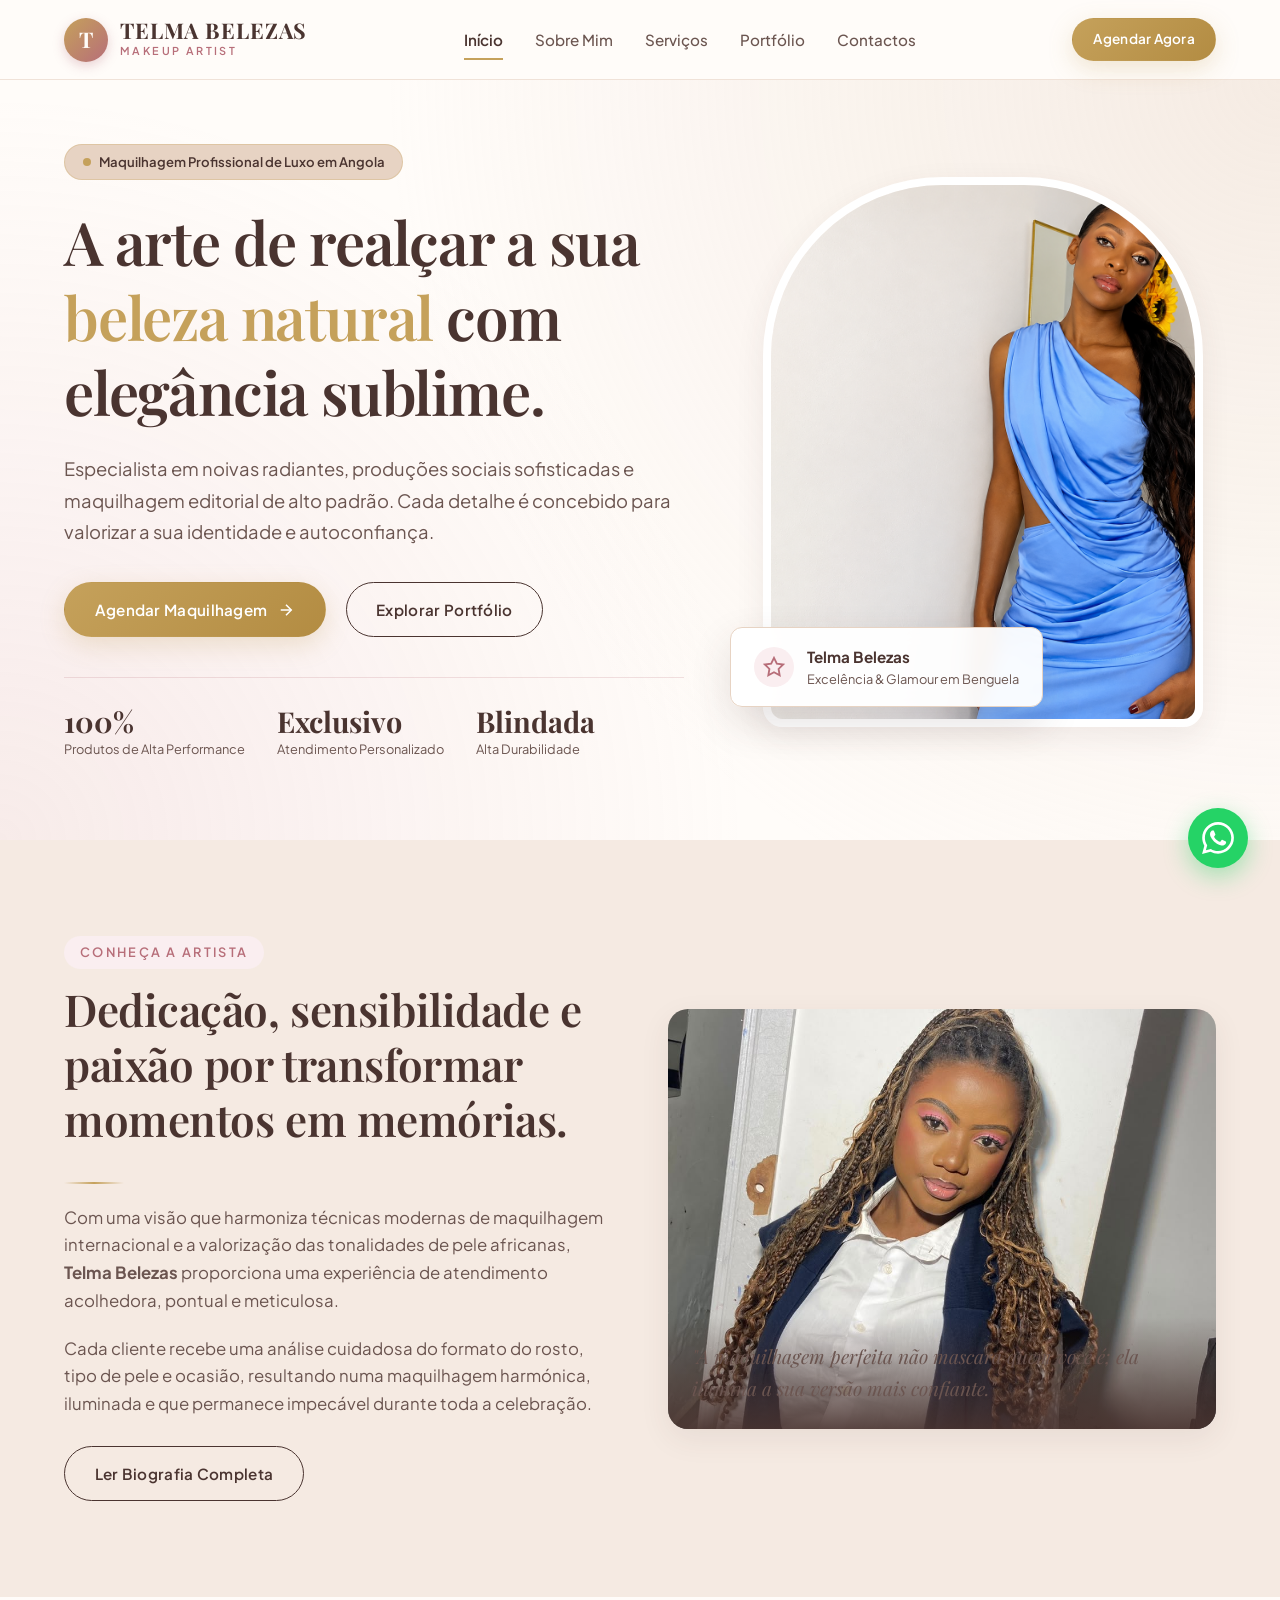
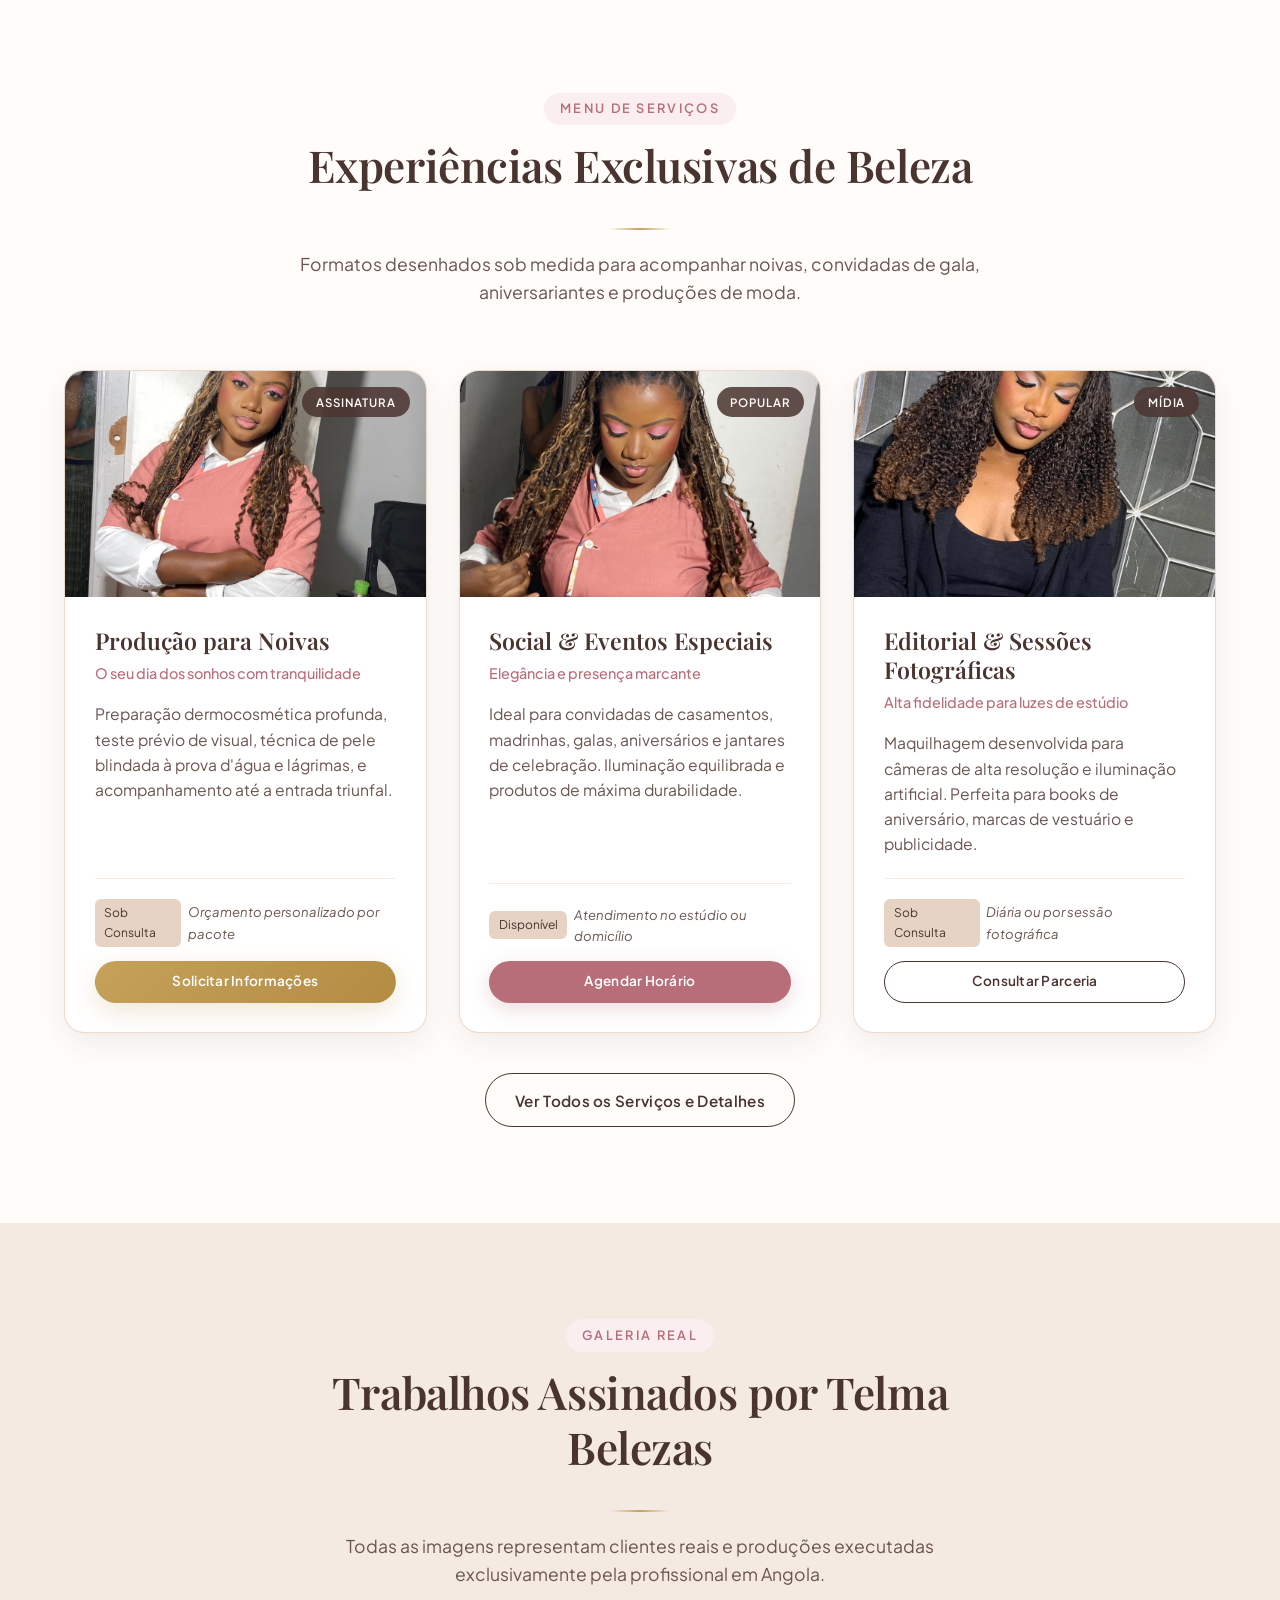
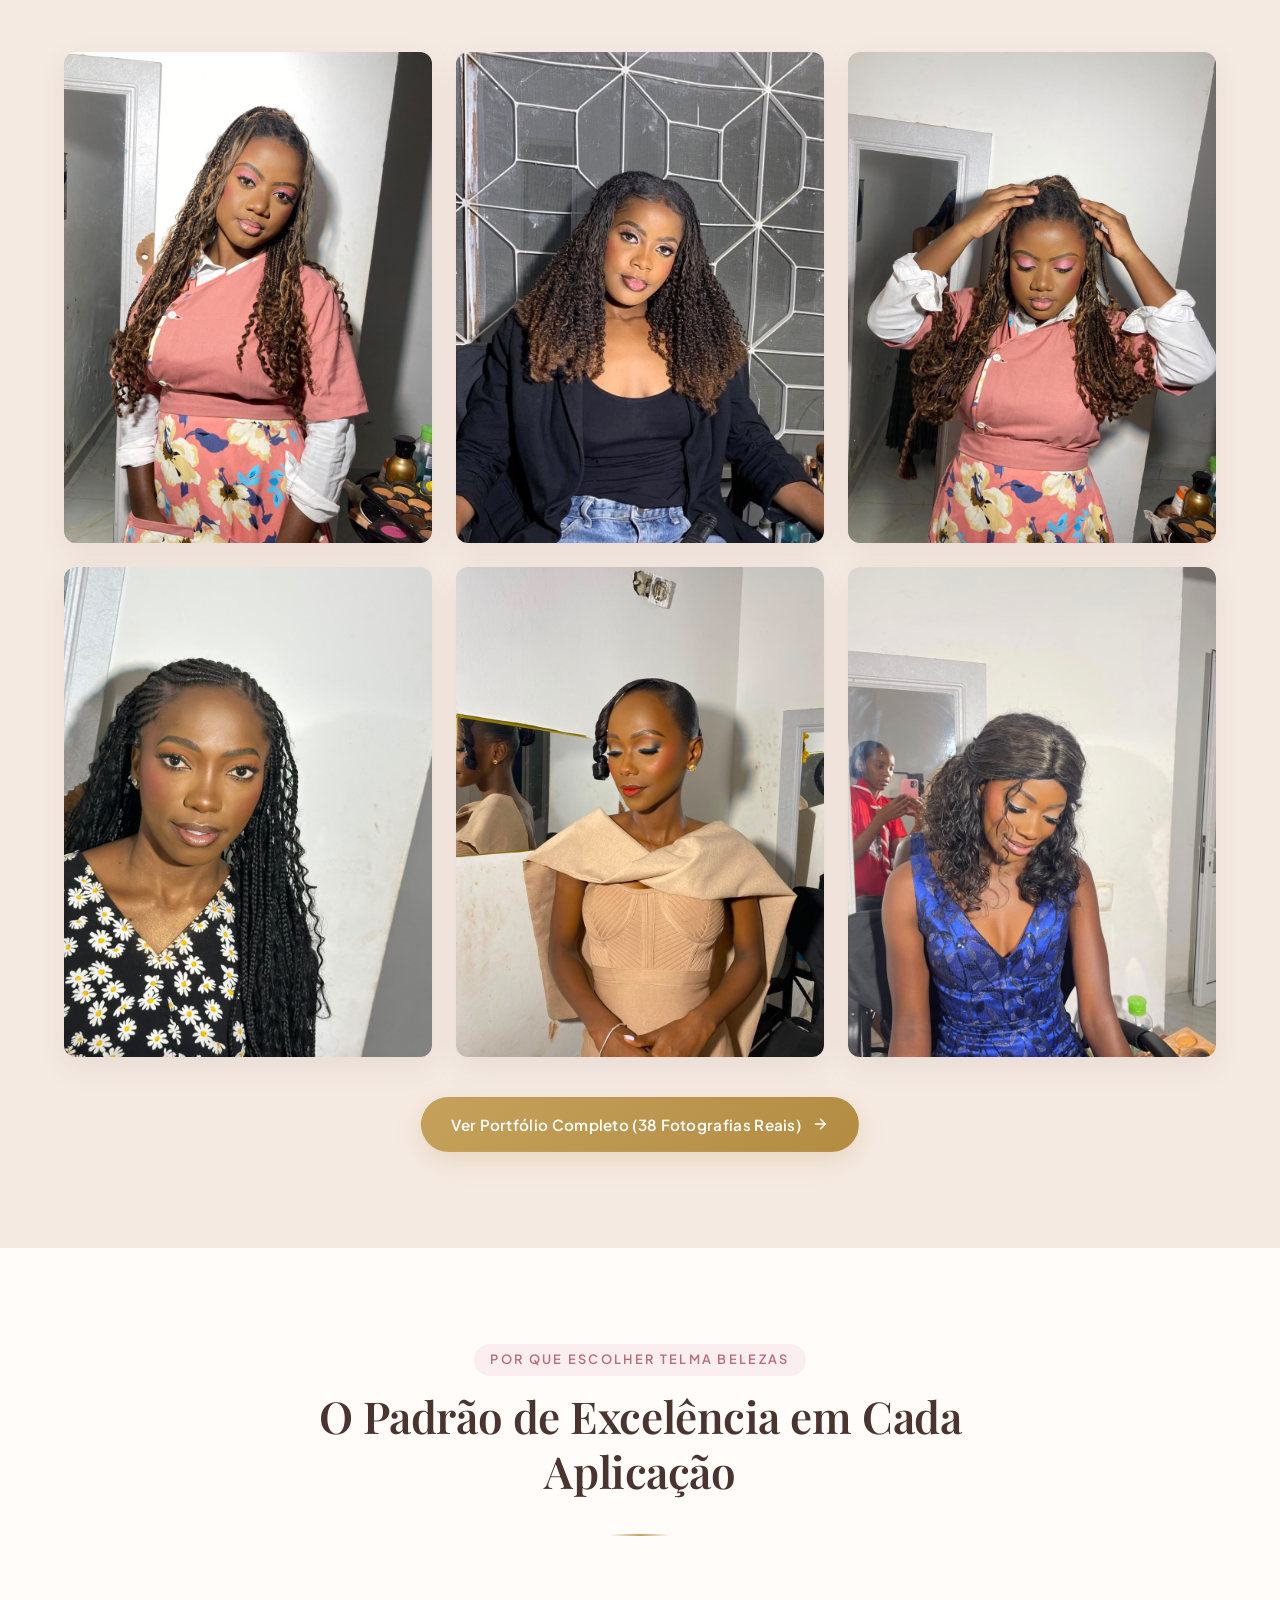
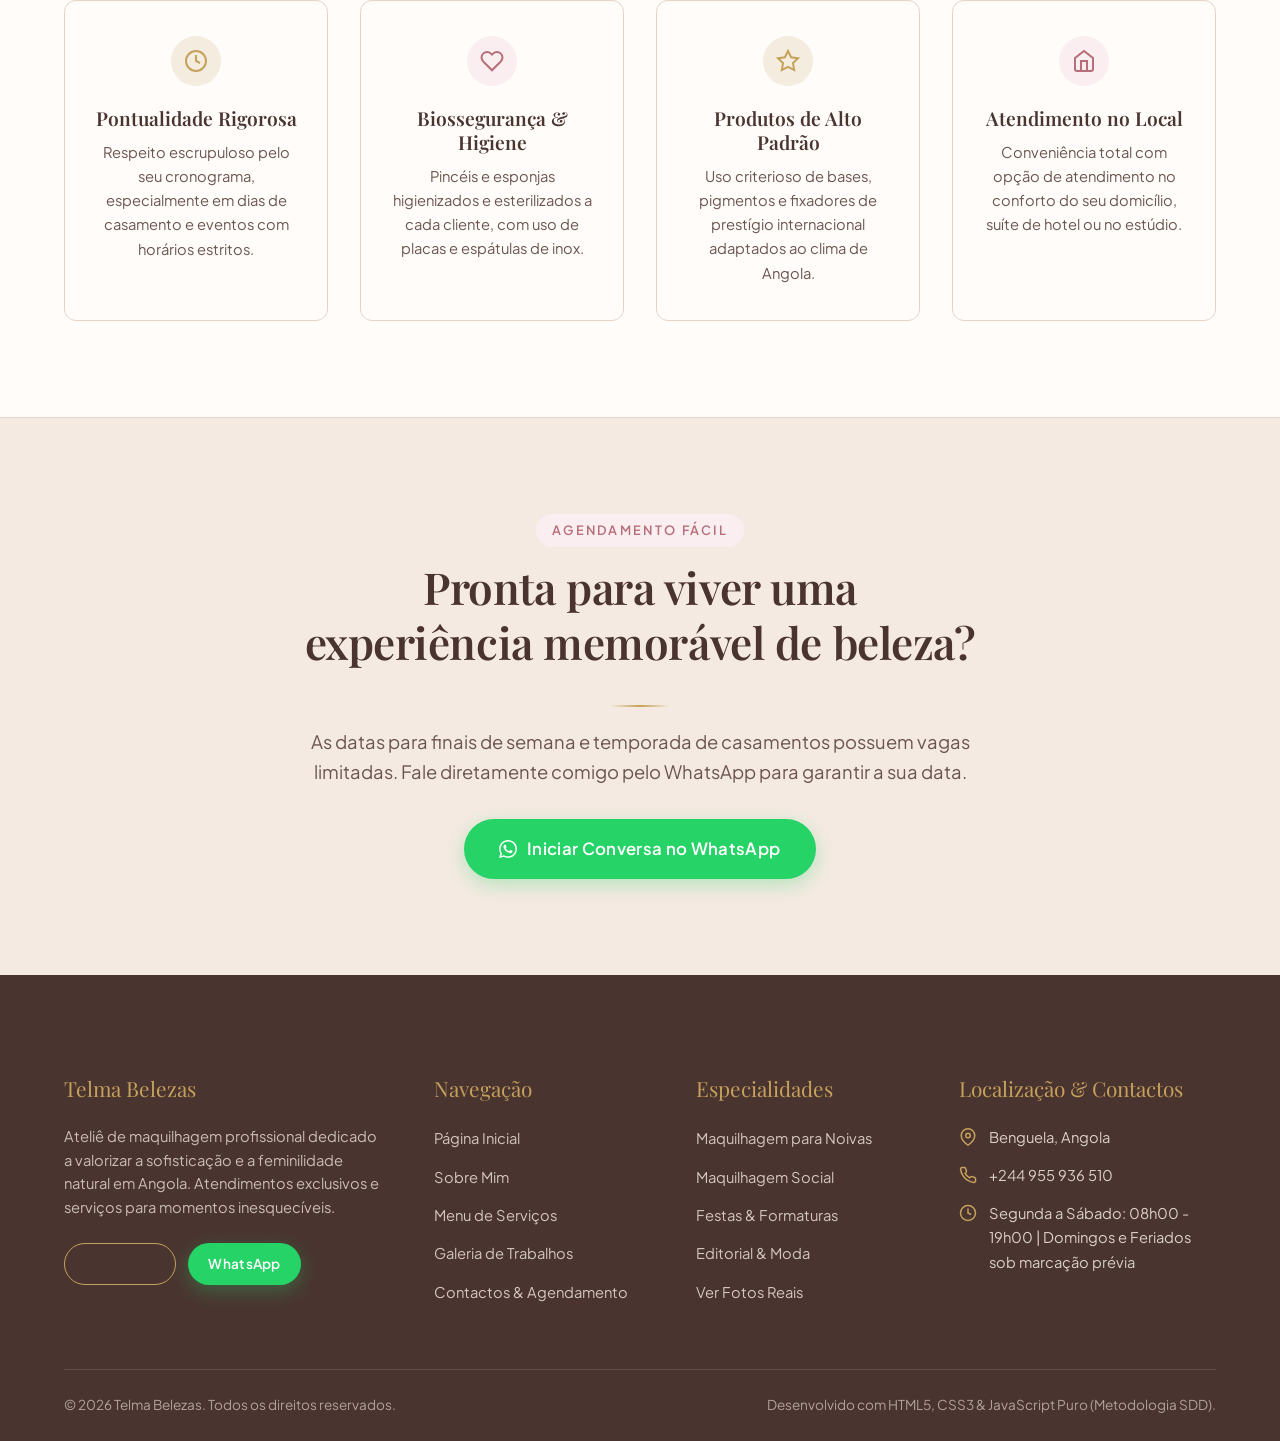
==== index.html @ d633916f "feat: initial commit - Telma Belezas portfolio web app" ====
<!DOCTYPE html>
<html lang="pt">
<head>
  <meta charset="UTF-8">
  <meta name="viewport" content="width=device-width, initial-scale=1.0">
  <title>Telma Belezas — Portfólio Profissional de Maquilhagem em Angola</title>
  <meta name="description" content="Portfólio profissional de Telma Belezas, maquilhadora especialista em Noivas, Social, Eventos e Editorial em Benguela, Angola. Agende a sua maquilhagem de luxo.">
  <meta name="keywords" content="Telma Belezas, maquilhadora Benguela, maquilhagem noivas Angola, maquilhagem social, makeup artist Angola, maquiadora profissional">
  <meta name="author" content="Telma Belezas">

  <!-- Open Graph / Redes Sociais -->
  <meta property="og:type" content="website">
  <meta property="og:title" content="Telma Belezas — Portfólio Profissional de Maquilhagem">
  <meta property="og:description" content="Arte, elegância e sofisticação em maquilhagem profissional para noivas, festas e momentos inesquecíveis.">
  <meta property="og:image" content="assets/images/telma-belezas.png">

  <!-- Estilos CSS -->
  <link rel="stylesheet" href="css/style.css">
  <link rel="stylesheet" href="css/components.css">
  <link rel="stylesheet" href="css/responsive.css">
</head>
<body>

  <!-- Link de Acessibilidade -->
  <a href="#main-content" class="skip-link">Saltar para o conteúdo principal</a>

  <!-- Cabeçalho -->
  <header class="site-header" role="banner">
    <div class="container header-container">
      <a href="index.html" class="brand-logo" aria-label="Telma Belezas - Página Inicial">
        <span class="logo-symbol" aria-hidden="true">T</span>
        <div class="logo-text-group">
          <span class="logo-main-text">Telma Belezas</span>
          <span class="logo-sub-text">Makeup Artist</span>
        </div>
      </a>

      <!-- Botão Hambúrguer Mobile -->
      <button class="mobile-nav-toggle" aria-expanded="false" aria-controls="primary-navigation" aria-label="Abrir menu de navegação">
        <span class="hamburger-line"></span>
        <span class="hamburger-line"></span>
        <span class="hamburger-line"></span>
      </button>

      <!-- Menu Principal -->
      <nav id="primary-navigation" class="nav-menu" role="navigation" aria-label="Navegação Principal">
        <a href="index.html" class="nav-link active">Início</a>
        <a href="sobre.html" class="nav-link">Sobre Mim</a>
        <a href="servicos.html" class="nav-link">Serviços</a>
        <a href="portfolio.html" class="nav-link">Portfólio</a>
        <a href="contactos.html" class="nav-link">Contactos</a>
      </nav>

      <!-- CTA Desktop -->
      <a href="#" class="btn btn-primary btn-sm header-cta-btn" data-whatsapp-btn aria-label="Agendar via WhatsApp">
        <span>Agendar Agora</span>
      </a>
    </div>
  </header>

  <!-- Conteúdo Principal -->
  <main id="main-content">

    <!-- SEÇÃO HERO -->
    <section class="hero" aria-label="Apresentação da Marca">
      <div class="container hero-grid">
        <div class="hero-content">
          <div class="hero-badge">
            <span class="hero-badge-dot" aria-hidden="true"></span>
            <span>Maquilhagem Profissional de Luxo em Angola</span>
          </div>

          <h1 class="hero-title">
            A arte de realçar a sua <span class="text-gold">beleza natural</span> com elegância sublime.
          </h1>

          <p class="hero-description">
            Especialista em noivas radiantes, produções sociais sofisticadas e maquilhagem editorial de alto padrão. Cada detalhe é concebido para valorizar a sua identidade e autoconfiança.
          </p>

          <div class="hero-actions">
            <a href="#" class="btn btn-primary" data-whatsapp-btn>
              <span>Agendar Maquilhagem</span>
              <svg viewBox="0 0 24 24" fill="none" stroke="currentColor" stroke-width="2" aria-hidden="true">
                <line x1="5" y1="12" x2="19" y2="12"></line>
                <polyline points="12 5 19 12 12 19"></polyline>
              </svg>
            </a>
            <a href="portfolio.html" class="btn btn-outline">
              <span>Explorar Portfólio</span>
            </a>
          </div>

          <div class="hero-features">
            <div class="hero-feature-item">
              <span class="hero-feature-number">100%</span>
              <span class="hero-feature-label">Produtos de Alta Performance</span>
            </div>
            <div class="hero-feature-item">
              <span class="hero-feature-number">Exclusivo</span>
              <span class="hero-feature-label">Atendimento Personalizado</span>
            </div>
            <div class="hero-feature-item">
              <span class="hero-feature-number">Blindada</span>
              <span class="hero-feature-label">Alta Durabilidade</span>
            </div>
          </div>
        </div>

        <div class="hero-media">
          <div class="hero-image-wrapper">
            <img src="assets/images/telma-belezas.png" alt="Telma Belezas — Maquilhadora Profissional" class="hero-image" width="600" height="750" fetchpriority="high">
          </div>
          <div class="hero-floating-card">
            <div class="floating-card-icon" aria-hidden="true">
              <svg width="22" height="22" viewBox="0 0 24 24" fill="none" stroke="currentColor" stroke-width="2">
                <path d="M12 2l3.09 6.26L22 9.27l-5 4.87 1.18 6.88L12 17.77l-6.18 3.25L7 14.14 2 9.27l6.91-1.01L12 2z"></path>
              </svg>
            </div>
            <div>
              <div style="font-weight: 700; font-size: 0.95rem; color: var(--color-brown-dark);">Telma Belezas</div>
              <div class="floating-card-text" style="font-size: 0.8rem; color: var(--color-brown-muted);">Excelência & Glamour em Benguela</div>
            </div>
          </div>
        </div>
      </div>
    </section>

    <!-- SEÇÃO SOBRE RESUMIDA -->
    <section class="section section-bg-nude" aria-labelledby="about-preview-title">
      <div class="container" style="display: grid; grid-template-columns: repeat(auto-fit, minmax(320px, 1fr)); gap: 3.5rem; align-items: center;">
        <div>
          <div class="section-tagline">Conheça a Artista</div>
          <h2 id="about-preview-title" class="section-title">Dedicação, sensibilidade e paixão por transformar momentos em memórias.</h2>
          <div class="gold-divider" style="margin-left: 0;"></div>
          <p>
            Com uma visão que harmoniza técnicas modernas de maquilhagem internacional e a valorização das tonalidades de pele africanas, <strong>Telma Belezas</strong> proporciona uma experiência de atendimento acolhedora, pontual e meticulosa.
          </p>
          <p>
            Cada cliente recebe uma análise cuidadosa do formato do rosto, tipo de pele e ocasião, resultando numa maquilhagem harmónica, iluminada e que permanece impecável durante toda a celebração.
          </p>
          <div style="margin-top: 1.8rem;">
            <a href="sobre.html" class="btn btn-outline">
              <span>Ler Biografia Completa</span>
            </a>
          </div>
        </div>

        <div style="position: relative; border-radius: var(--radius-lg); overflow: hidden; box-shadow: var(--shadow-card);">
          <img src="assets/images/trabalhos/trabalho-02.jpeg" alt="Trabalho de maquilhagem social harmoniosa por Telma Belezas" style="width: 100%; height: 420px; object-fit: cover;" loading="lazy">
          <div style="position: absolute; bottom: 0; left: 0; right: 0; background: linear-gradient(to top, rgba(74, 52, 48, 0.9), transparent); padding: 1.5rem; color: var(--color-white-warm);">
            <p style="font-family: var(--font-serif); font-size: 1.2rem; font-style: italic; margin-bottom: 0;">
              "A maquilhagem perfeita não mascara quem você é; ela ilumina a sua versão mais confiante."
            </p>
          </div>
        </div>
      </div>
    </section>

    <!-- SEÇÃO SERVIÇOS EM DESTAQUE -->
    <section class="section" aria-labelledby="services-preview-title">
      <div class="container">
        <div class="section-header">
          <div class="section-tagline">Menu de Serviços</div>
          <h2 id="services-preview-title" class="section-title">Experiências Exclusivas de Beleza</h2>
          <div class="gold-divider"></div>
          <p class="section-subtitle">
            Formatos desenhados sob medida para acompanhar noivas, convidadas de gala, aniversariantes e produções de moda.
          </p>
        </div>

        <div class="services-grid">
          <!-- Card 1: Noivas -->
          <article class="service-card">
            <div class="service-card-media">
              <img src="assets/images/trabalhos/trabalho-05.jpeg" alt="Noiva maquilhada por Telma Belezas" loading="lazy">
              <span class="service-card-badge">Assinatura</span>
            </div>
            <div class="service-card-body">
              <h3 class="service-card-title">Produção para Noivas</h3>
              <div class="service-card-subtitle">O seu dia dos sonhos com tranquilidade</div>
              <p class="service-card-description">
                Preparação dermocosmética profunda, teste prévio de visual, técnica de pele blindada à prova d'água e lágrimas, e acompanhamento até a entrada triunfal.
              </p>
              <div class="service-card-footer">
                <span class="service-price-notice">
                  <span class="provisional-badge">Sob Consulta</span> Orçamento personalizado por pacote
                </span>
                <a href="#" class="btn btn-primary btn-sm" data-whatsapp-btn data-whatsapp-msg="Olá Telma! Gostaria de um orçamento para produção de Noiva.">
                  <span>Solicitar Informações</span>
                </a>
              </div>
            </div>
          </article>

          <!-- Card 2: Social & Festas -->
          <article class="service-card">
            <div class="service-card-media">
              <img src="assets/images/trabalhos/trabalho-01.jpeg" alt="Maquilhagem glamourosa para eventos" loading="lazy">
              <span class="service-card-badge">Popular</span>
            </div>
            <div class="service-card-body">
              <h3 class="service-card-title">Social & Eventos Especiais</h3>
              <div class="service-card-subtitle">Elegância e presença marcante</div>
              <p class="service-card-description">
                Ideal para convidadas de casamentos, madrinhas, galas, aniversários e jantares de celebração. Iluminação equilibrada e produtos de máxima durabilidade.
              </p>
              <div class="service-card-footer">
                <span class="service-price-notice">
                  <span class="provisional-badge">Disponível</span> Atendimento no estúdio ou domicílio
                </span>
                <a href="#" class="btn btn-secondary btn-sm" data-whatsapp-btn data-whatsapp-msg="Olá Telma! Gostaria de agendar uma maquilhagem social/evento.">
                  <span>Agendar Horário</span>
                </a>
              </div>
            </div>
          </article>

          <!-- Card 3: Editorial & Moda -->
          <article class="service-card">
            <div class="service-card-media">
              <img src="assets/images/trabalhos/trabalho-03.jpeg" alt="Maquilhagem editorial para ensaios fotográficos" loading="lazy">
              <span class="service-card-badge">Mídia</span>
            </div>
            <div class="service-card-body">
              <h3 class="service-card-title">Editorial & Sessões Fotográficas</h3>
              <div class="service-card-subtitle">Alta fidelidade para luzes de estúdio</div>
              <p class="service-card-description">
                Maquilhagem desenvolvida para câmeras de alta resolução e iluminação artificial. Perfeita para books de aniversário, marcas de vestuário e publicidade.
              </p>
              <div class="service-card-footer">
                <span class="service-price-notice">
                  <span class="provisional-badge">Sob Consulta</span> Diária ou por sessão fotográfica
                </span>
                <a href="#" class="btn btn-outline btn-sm" data-whatsapp-btn data-whatsapp-msg="Olá Telma! Gostaria de consultar disponibilidade para ensaio/editorial.">
                  <span>Consultar Parceria</span>
                </a>
              </div>
            </div>
          </article>
        </div>

        <div style="text-align: center; margin-top: 2.5rem;">
          <a href="servicos.html" class="btn btn-outline">
            <span>Ver Todos os Serviços e Detalhes</span>
          </a>
        </div>
      </div>
    </section>

    <!-- SEÇÃO PRÉ-VISUALIZAÇÃO DA GALERIA -->
    <section class="section section-bg-nude" aria-labelledby="gallery-preview-title">
      <div class="container">
        <div class="section-header">
          <div class="section-tagline">Galeria Real</div>
          <h2 id="gallery-preview-title" class="section-title">Trabalhos Assinados por Telma Belezas</h2>
          <div class="gold-divider"></div>
          <p class="section-subtitle">
            Todas as imagens representam clientes reais e produções executadas exclusivamente pela profissional em Angola.
          </p>
        </div>

        <div class="gallery-grid" style="margin-bottom: 2.5rem;">
          <!-- 6 Imagens Reais de Destaque -->
          <article class="gallery-item">
            <img class="gallery-img" src="assets/images/trabalhos/trabalho-06.jpeg" alt="Gala e Eventos Especiais" loading="lazy">
            <div class="gallery-overlay">
              <span class="gallery-category-tag">Eventos</span>
              <h3 class="gallery-title">Gala & Noite Marcante</h3>
            </div>
          </article>

          <article class="gallery-item">
            <img class="gallery-img" src="assets/images/trabalhos/trabalho-09.jpeg" alt="Noiva Contemporânea" loading="lazy">
            <div class="gallery-overlay">
              <span class="gallery-category-tag">Noivas</span>
              <h3 class="gallery-title">Noiva Contemporânea</h3>
            </div>
          </article>

          <article class="gallery-item">
            <img class="gallery-img" src="assets/images/trabalhos/trabalho-07.jpeg" alt="Formatura e Celebrações" loading="lazy">
            <div class="gallery-overlay">
              <span class="gallery-category-tag">Eventos</span>
              <h3 class="gallery-title">Produção para Formatura</h3>
            </div>
          </article>

          <article class="gallery-item">
            <img class="gallery-img" src="assets/images/trabalhos/trabalho-13.jpeg" alt="Ensaio Fotográfico" loading="lazy">
            <div class="gallery-overlay">
              <span class="gallery-category-tag">Editorial</span>
              <h3 class="gallery-title">Ensaio de Beleza</h3>
            </div>
          </article>

          <article class="gallery-item">
            <img class="gallery-img" src="assets/images/trabalhos/trabalho-16.jpeg" alt="Noiva dos Sonhos" loading="lazy">
            <div class="gallery-overlay">
              <span class="gallery-category-tag">Noivas</span>
              <h3 class="gallery-title">Noiva Radiante</h3>
            </div>
          </article>

          <article class="gallery-item">
            <img class="gallery-img" src="assets/images/trabalhos/trabalho-18.jpeg" alt="Celebração & Festa" loading="lazy">
            <div class="gallery-overlay">
              <span class="gallery-category-tag">Social</span>
              <h3 class="gallery-title">Harmonia Glow Social</h3>
            </div>
          </article>
        </div>

        <div style="text-align: center;">
          <a href="portfolio.html" class="btn btn-primary">
            <span>Ver Portfólio Completo (38 Fotografias Reais)</span>
            <svg viewBox="0 0 24 24" fill="none" stroke="currentColor" stroke-width="2" aria-hidden="true">
              <line x1="5" y1="12" x2="19" y2="12"></line>
              <polyline points="12 5 19 12 12 19"></polyline>
            </svg>
          </a>
        </div>
      </div>
    </section>

    <!-- SEÇÃO DIFERENCIAIS DA MARCA -->
    <section class="section" aria-labelledby="differentials-title">
      <div class="container">
        <div class="section-header">
          <div class="section-tagline">Por Que Escolher Telma Belezas</div>
          <h2 id="differentials-title" class="section-title">O Padrão de Excelência em Cada Aplicação</h2>
          <div class="gold-divider"></div>
        </div>

        <div style="display: grid; grid-template-columns: repeat(auto-fit, minmax(260px, 1fr)); gap: 2rem;">
          <div style="background-color: var(--color-white-warm); padding: 2.2rem 1.8rem; border-radius: var(--radius-md); border: 1px solid var(--color-beige-soft); text-align: center;">
            <div style="width: 50px; height: 50px; border-radius: 50%; background-color: var(--color-gold-light); color: var(--color-gold-elegant); display: flex; align-items: center; justify-content: center; margin: 0 auto 1.25rem auto;">
              <svg width="24" height="24" viewBox="0 0 24 24" fill="none" stroke="currentColor" stroke-width="2">
                <circle cx="12" cy="12" r="10"></circle>
                <path d="M12 6v6l4 2"></path>
              </svg>
            </div>
            <h3 style="font-size: 1.2rem; margin-bottom: 0.6rem;">Pontualidade Rigorosa</h3>
            <p style="font-size: 0.92rem; margin-bottom: 0;">Respeito escrupuloso pelo seu cronograma, especialmente em dias de casamento e eventos com horários estritos.</p>
          </div>

          <div style="background-color: var(--color-white-warm); padding: 2.2rem 1.8rem; border-radius: var(--radius-md); border: 1px solid var(--color-beige-soft); text-align: center;">
            <div style="width: 50px; height: 50px; border-radius: 50%; background-color: var(--color-rose-light); color: var(--color-rose-deep); display: flex; align-items: center; justify-content: center; margin: 0 auto 1.25rem auto;">
              <svg width="24" height="24" viewBox="0 0 24 24" fill="none" stroke="currentColor" stroke-width="2">
                <path d="M20.84 4.61a5.5 5.5 0 0 0-7.78 0L12 5.67l-1.06-1.06a5.5 5.5 0 0 0-7.78 7.78l1.06 1.06L12 21.23l7.78-7.78 1.06-1.06a5.5 5.5 0 0 0 0-7.78z"></path>
              </svg>
            </div>
            <h3 style="font-size: 1.2rem; margin-bottom: 0.6rem;">Biossegurança & Higiene</h3>
            <p style="font-size: 0.92rem; margin-bottom: 0;">Pincéis e esponjas higienizados e esterilizados a cada cliente, com uso de placas e espátulas de inox.</p>
          </div>

          <div style="background-color: var(--color-white-warm); padding: 2.2rem 1.8rem; border-radius: var(--radius-md); border: 1px solid var(--color-beige-soft); text-align: center;">
            <div style="width: 50px; height: 50px; border-radius: 50%; background-color: var(--color-gold-light); color: var(--color-gold-elegant); display: flex; align-items: center; justify-content: center; margin: 0 auto 1.25rem auto;">
              <svg width="24" height="24" viewBox="0 0 24 24" fill="none" stroke="currentColor" stroke-width="2">
                <polygon points="12 2 15.09 8.26 22 9.27 17 14.14 18.18 21.02 12 17.77 5.82 21.02 7 14.14 2 9.27 8.91 8.26 12 2"></polygon>
              </svg>
            </div>
            <h3 style="font-size: 1.2rem; margin-bottom: 0.6rem;">Produtos de Alto Padrão</h3>
            <p style="font-size: 0.92rem; margin-bottom: 0;">Uso criterioso de bases, pigmentos e fixadores de prestígio internacional adaptados ao clima de Angola.</p>
          </div>

          <div style="background-color: var(--color-white-warm); padding: 2.2rem 1.8rem; border-radius: var(--radius-md); border: 1px solid var(--color-beige-soft); text-align: center;">
            <div style="width: 50px; height: 50px; border-radius: 50%; background-color: var(--color-rose-light); color: var(--color-rose-deep); display: flex; align-items: center; justify-content: center; margin: 0 auto 1.25rem auto;">
              <svg width="24" height="24" viewBox="0 0 24 24" fill="none" stroke="currentColor" stroke-width="2">
                <path d="M3 9l9-7 9 7v11a2 2 0 0 1-2 2H5a2 2 0 0 1-2-2z"></path>
                <polyline points="9 22 9 12 15 12 15 22"></polyline>
              </svg>
            </div>
            <h3 style="font-size: 1.2rem; margin-bottom: 0.6rem;">Atendimento no Local</h3>
            <p style="font-size: 0.92rem; margin-bottom: 0;">Conveniência total com opção de atendimento no conforto do seu domicílio, suíte de hotel ou no estúdio.</p>
          </div>
        </div>
      </div>
    </section>

    <!-- SEÇÃO CTA FINAL -->
    <section class="section section-bg-nude" style="border-top: 1px solid var(--color-border); text-align: center;" aria-label="Chamada para Ação">
      <div class="container" style="max-width: 720px;">
        <div class="section-tagline">Agendamento Fácil</div>
        <h2 class="section-title">Pronta para viver uma experiência memorável de beleza?</h2>
        <div class="gold-divider"></div>
        <p style="font-size: 1.15rem; margin-bottom: 2rem;">
          As datas para finais de semana e temporada de casamentos possuem vagas limitadas. Fale diretamente comigo pelo WhatsApp para garantir a sua data.
        </p>
        <a href="#" class="btn btn-whatsapp" data-whatsapp-btn style="font-size: 1.05rem; padding: 1rem 2.2rem;">
          <svg width="20" height="20" viewBox="0 0 24 24" fill="currentColor" aria-hidden="true">
            <path d="M.057 24l1.687-6.163c-1.041-1.804-1.588-3.849-1.587-5.946.003-6.556 5.338-11.891 11.893-11.891 3.181.001 6.167 1.24 8.413 3.488 2.245 2.248 3.481 5.236 3.48 8.414-.003 6.557-5.338 11.892-11.893 11.892-1.99-.001-3.951-.5-5.688-1.448l-6.305 1.654zm6.597-3.807c1.676.995 3.276 1.591 5.392 1.592 5.448 0 9.886-4.434 9.889-9.885.002-5.462-4.415-9.89-9.881-9.892-5.452 0-9.887 4.434-9.889 9.884-.001 2.225.651 3.891 1.746 5.634l-.999 3.648 3.742-.981zm11.387-5.464c-.074-.124-.272-.198-.57-.347-.297-.149-1.758-.868-2.031-.967-.272-.099-.47-.149-.669.149-.198.297-.768.967-.941 1.165-.173.198-.347.223-.644.074-.297-.149-1.255-.462-2.39-1.475-.883-.788-1.48-1.761-1.653-2.059-.173-.297-.018-.458.13-.606.134-.133.297-.347.446-.521.151-.172.2-.296.3-.495.099-.198.05-.372-.025-.521-.075-.148-.669-1.611-.916-2.206-.242-.579-.487-.501-.669-.51l-.57-.01c-.198 0-.52.074-.792.372s-1.04 1.016-1.04 2.479 1.065 2.876 1.213 3.074c.149.198 2.095 3.2 5.076 4.487.709.306 1.263.489 1.694.626.712.226 1.36.194 1.872.118.571-.085 1.758-.719 2.006-1.413.248-.695.248-1.29.173-1.414z"/>
          </svg>
          <span>Iniciar Conversa no WhatsApp</span>
        </a>
      </div>
    </section>

  </main>

  <!-- Rodapé Compartilhado -->
  <footer class="site-footer" role="contentinfo">
    <div class="container">
      <div class="footer-grid">
        <div>
          <div class="footer-col-title">Telma Belezas</div>
          <p class="footer-desc">
            Ateliê de maquilhagem profissional dedicado a valorizar a sofisticação e a feminilidade natural em Angola. Atendimentos exclusivos e serviços para momentos inesquecíveis.
          </p>
          <div style="display: flex; gap: 0.75rem;">
            <a href="#" class="btn btn-outline-gold btn-sm" data-instagram-btn aria-label="Siga no Instagram">
              <span>Instagram</span>
            </a>
            <a href="#" class="btn btn-whatsapp btn-sm" data-whatsapp-btn aria-label="Fale no WhatsApp">
              <span>WhatsApp</span>
            </a>
          </div>
        </div>

        <div>
          <div class="footer-col-title">Navegação</div>
          <ul class="footer-links">
            <li><a href="index.html" class="footer-link">Página Inicial</a></li>
            <li><a href="sobre.html" class="footer-link">Sobre Mim</a></li>
            <li><a href="servicos.html" class="footer-link">Menu de Serviços</a></li>
            <li><a href="portfolio.html" class="footer-link">Galeria de Trabalhos</a></li>
            <li><a href="contactos.html" class="footer-link">Contactos & Agendamento</a></li>
          </ul>
        </div>

        <div>
          <div class="footer-col-title">Especialidades</div>
          <ul class="footer-links">
            <li><a href="servicos.html#noivas" class="footer-link">Maquilhagem para Noivas</a></li>
            <li><a href="servicos.html#social" class="footer-link">Maquilhagem Social</a></li>
            <li><a href="servicos.html#eventos" class="footer-link">Festas & Formaturas</a></li>
            <li><a href="servicos.html#editorial" class="footer-link">Editorial & Moda</a></li>
            <li><a href="portfolio.html" class="footer-link">Ver Fotos Reais</a></li>
          </ul>
        </div>

        <div>
          <div class="footer-col-title">Localização & Contactos</div>
          <div class="footer-contact-item">
            <svg viewBox="0 0 24 24" fill="none" stroke="currentColor" stroke-width="2" aria-hidden="true">
              <path d="M21 10c0 7-9 13-9 13s-9-6-9-13a9 9 0 0 1 18 0z"></path>
              <circle cx="12" cy="10" r="3"></circle>
            </svg>
            <span data-config="locationDisplay">Benguela, Angola</span>
          </div>
          <div class="footer-contact-item">
            <svg viewBox="0 0 24 24" fill="none" stroke="currentColor" stroke-width="2" aria-hidden="true">
              <path d="M22 16.92v3a2 2 0 0 1-2.18 2 19.79 19.79 0 0 1-8.63-3.07 19.5 19.5 0 0 1-6-6 19.79 19.79 0 0 1-3.07-8.67A2 2 0 0 1 4.11 2h3a2 2 0 0 1 2 1.72 12.84 12.84 0 0 0 .7 2.81 2 2 0 0 1-.45 2.11L8.09 9.91a16 16 0 0 0 6 6l1.27-1.27a2 2 0 0 1 2.11-.45 12.84 12.84 0 0 0 2.81.7A2 2 0 0 1 22 16.92z"></path>
            </svg>
            <span data-config="phoneDisplay">+244 955 936 510</span>
          </div>
          <div class="footer-contact-item">
            <svg viewBox="0 0 24 24" fill="none" stroke="currentColor" stroke-width="2" aria-hidden="true">
              <circle cx="12" cy="12" r="10"></circle>
              <polyline points="12 6 12 12 16 14"></polyline>
            </svg>
            <span data-config="businessHours">Segunda a Sábado: 08:00 - 19:00</span>
          </div>
        </div>
      </div>

      <div class="footer-bottom">
        <div>
          &copy; <span id="current-year">2026</span> Telma Belezas. Todos os direitos reservados.
        </div>
        <div>
          Desenvolvido com HTML5, CSS3 & JavaScript Puro (Metodologia SDD).
        </div>
      </div>
    </div>
  </footer>

  <!-- Botão Flutuante do WhatsApp -->
  <a href="#" class="floating-whatsapp" data-whatsapp-btn aria-label="Conversar com Telma Belezas no WhatsApp">
    <span class="floating-whatsapp-tooltip">Fale com Telma Belezas</span>
    <svg viewBox="0 0 24 24" aria-hidden="true">
      <path d="M.057 24l1.687-6.163c-1.041-1.804-1.588-3.849-1.587-5.946.003-6.556 5.338-11.891 11.893-11.891 3.181.001 6.167 1.24 8.413 3.488 2.245 2.248 3.481 5.236 3.48 8.414-.003 6.557-5.338 11.892-11.893 11.892-1.99-.001-3.951-.5-5.688-1.448l-6.305 1.654zm6.597-3.807c1.676.995 3.276 1.591 5.392 1.592 5.448 0 9.886-4.434 9.889-9.885.002-5.462-4.415-9.89-9.881-9.892-5.452 0-9.887 4.434-9.889 9.884-.001 2.225.651 3.891 1.746 5.634l-.999 3.648 3.742-.981zm11.387-5.464c-.074-.124-.272-.198-.57-.347-.297-.149-1.758-.868-2.031-.967-.272-.099-.47-.149-.669.149-.198.297-.768.967-.941 1.165-.173.198-.347.223-.644.074-.297-.149-1.255-.462-2.39-1.475-.883-.788-1.48-1.761-1.653-2.059-.173-.297-.018-.458.13-.606.134-.133.297-.347.446-.521.151-.172.2-.296.3-.495.099-.198.05-.372-.025-.521-.075-.148-.669-1.611-.916-2.206-.242-.579-.487-.501-.669-.51l-.57-.01c-.198 0-.52.074-.792.372s-1.04 1.016-1.04 2.479 1.065 2.876 1.213 3.074c.149.198 2.095 3.2 5.076 4.487.709.306 1.263.489 1.694.626.712.226 1.36.194 1.872.118.571-.085 1.758-.719 2.006-1.413.248-.695.248-1.29.173-1.414z"/>
    </svg>
  </a>

  <!-- Scripts -->
  <script src="js/config.js"></script>
  <script src="js/navigation.js"></script>
  <script src="js/main.js"></script>
</body>
</html>
---- css/style.css ----
/* ==========================================================================
   TELMA BELEZAS — ESTILOS BASE & VARIÁVEIS DE DESIGN SYSTEM
   Projeto: Portfólio Profissional de Maquilhadora
   Metodologia: Spec-Driven Development (SDD)
   ========================================================================== */

/* Fontes do Google Fonts com excelente legibilidade e elegância editorial */
@import url('https://fonts.googleapis.com/css2?family=Cormorant+Garamond:ital,wght@0,500;0,600;0,700;1,400&family=Playfair+Display:ital,wght@0,500;0,600;0,700;1,400;1,600&family=Plus+Jakarta+Sans:wght@300;400;500;600;700&display=swap');

:root {
  /* Paleta Obrigatória do Documento */
  --color-nude-light: #F5EAE2;
  --color-beige-soft: #E7D3C3;
  --color-rose-delicate: #D9A6AC;
  --color-rose-deep: #B76E79;
  --color-gold-elegant: #C5A15B;
  --color-brown-dark: #4A3430;
  --color-white-warm: #FFFCF9;

  /* Variações e Tons Derivados para Equilíbrio Visual */
  --color-brown-text: #3D2B28;
  --color-brown-muted: #6B5550;
  --color-gold-hover: #b08d47;
  --color-gold-light: #f4ecdf;
  --color-rose-light: #faeef0;
  --color-overlay: rgba(74, 52, 48, 0.75);
  --color-border: rgba(183, 110, 121, 0.2);
  --color-card-bg: #FFFFFF;

  /* Tipografia */
  --font-serif: 'Playfair Display', 'Cormorant Garamond', Georgia, 'Times New Roman', serif;
  --font-sans: 'Plus Jakarta Sans', -apple-system, BlinkMacSystemFont, 'Segoe UI', Roboto, sans-serif;

  /* Espaçamento */
  --space-xs: 0.5rem;   /* 8px */
  --space-sm: 1rem;     /* 16px */
  --space-md: 1.5rem;   /* 24px */
  --space-lg: 2.5rem;   /* 40px */
  --space-xl: 4rem;     /* 64px */
  --space-2xl: 6rem;    /* 96px */

  /* Bordas e Sombras */
  --radius-sm: 6px;
  --radius-md: 12px;
  --radius-lg: 20px;
  --radius-pill: 9999px;
  --shadow-subtle: 0 4px 20px rgba(74, 52, 48, 0.05);
  --shadow-card: 0 10px 30px rgba(74, 52, 48, 0.08);
  --shadow-hover: 0 16px 40px rgba(74, 52, 48, 0.14);
  --shadow-gold: 0 8px 24px rgba(197, 161, 91, 0.25);

  /* Transições suaves */
  --transition-fast: 0.2s cubic-bezier(0.4, 0, 0.2, 1);
  --transition-normal: 0.35s cubic-bezier(0.4, 0, 0.2, 1);
  --transition-slow: 0.5s cubic-bezier(0.4, 0, 0.2, 1);

  /* Layout */
  --container-max: 1200px;
  --container-wide: 1360px;
  --header-height: 80px;
}

/* Reset Moderno */
*, *::before, *::after {
  box-sizing: border-box;
  margin: 0;
  padding: 0;
}

html {
  font-size: 16px;
  scroll-behavior: smooth;
  -webkit-font-smoothing: antialiased;
  -moz-osx-font-smoothing: grayscale;
}

body {
  font-family: var(--font-sans);
  background-color: var(--color-white-warm);
  color: var(--color-brown-text);
  line-height: 1.65;
  overflow-x: hidden;
  display: flex;
  flex-direction: column;
  min-height: 100vh;
}

img, picture, svg, video {
  display: block;
  max-width: 100%;
  height: auto;
}

input, button, textarea, select {
  font: inherit;
}

a {
  color: inherit;
  text-decoration: none;
  transition: color var(--transition-fast);
}

ul, ol {
  list-style: none;
}

/* Acessibilidade de Foco */
:focus-visible {
  outline: 2px solid var(--color-gold-elegant);
  outline-offset: 3px;
}

/* Tipografia Base */
h1, h2, h3, h4, .font-serif {
  font-family: var(--font-serif);
  color: var(--color-brown-dark);
  font-weight: 600;
  line-height: 1.25;
}

h1 {
  font-size: clamp(2.25rem, 5vw, 3.75rem);
  letter-spacing: -0.02em;
}

h2 {
  font-size: clamp(1.85rem, 4vw, 2.75rem);
  letter-spacing: -0.01em;
}

h3 {
  font-size: clamp(1.35rem, 2.5vw, 1.85rem);
}

p {
  color: var(--color-brown-muted);
  font-size: 1.05rem;
  margin-bottom: 1.25rem;
}

p:last-child {
  margin-bottom: 0;
}

.text-gold {
  color: var(--color-gold-elegant);
}

.text-rose {
  color: var(--color-rose-deep);
}

.text-center {
  text-align: center;
}

/* Contêineres de Layout */
.container {
  width: 100%;
  max-width: var(--container-max);
  margin-left: auto;
  margin-right: auto;
  padding-left: 1.5rem;
  padding-right: 1.5rem;
}

.container-wide {
  width: 100%;
  max-width: var(--container-wide);
  margin-left: auto;
  margin-right: auto;
  padding-left: 1.5rem;
  padding-right: 1.5rem;
}

/* Seções Padrão */
.section {
  padding: var(--space-2xl) 0;
  position: relative;
}

.section-sm {
  padding: var(--space-xl) 0;
}

.section-bg-nude {
  background-color: var(--color-nude-light);
}

.section-bg-warm {
  background-color: var(--color-white-warm);
}

.section-header {
  text-align: center;
  max-width: 680px;
  margin: 0 auto var(--space-xl) auto;
}

.section-tagline {
  display: inline-block;
  font-family: var(--font-sans);
  text-transform: uppercase;
  font-size: 0.8rem;
  letter-spacing: 0.18em;
  font-weight: 600;
  color: var(--color-rose-deep);
  margin-bottom: 0.75rem;
  background-color: var(--color-rose-light);
  padding: 0.35rem 1rem;
  border-radius: var(--radius-pill);
}

.section-title {
  margin-bottom: 1rem;
  position: relative;
  display: inline-block;
}

.section-subtitle {
  color: var(--color-brown-muted);
  font-size: 1.1rem;
  line-height: 1.6;
}

/* Linha Divisória Dourada Refinada */
.gold-divider {
  width: 60px;
  height: 2px;
  background: linear-gradient(90deg, transparent, var(--color-gold-elegant), transparent);
  margin: 1.25rem auto;
}

/* Skip Link para Acessibilidade */
.skip-link {
  position: absolute;
  top: -100px;
  left: 1rem;
  background: var(--color-brown-dark);
  color: var(--color-white-warm);
  padding: 0.75rem 1.25rem;
  z-index: 9999;
  border-radius: var(--radius-sm);
  transition: top var(--transition-fast);
}

.skip-link:focus {
  top: 1rem;
}

/* Respeito à preferência por movimento reduzido */
@media (prefers-reduced-motion: reduce) {
  *, *::before, *::after {
    animation-duration: 0.01ms !important;
    animation-iteration-count: 1 !important;
    transition-duration: 0.01ms !important;
    scroll-behavior: auto !important;
  }
}
---- css/components.css ----
/* ==========================================================================
   TELMA BELEZAS — COMPONENTES DE INTERFACE (components.css)
   ========================================================================== */

/* --------------------------------------------------------------------------
   1. CABEÇALHO & NAVEGAÇÃO
   -------------------------------------------------------------------------- */
.site-header {
  position: sticky;
  top: 0;
  left: 0;
  width: 100%;
  height: var(--header-height);
  background-color: rgba(255, 252, 249, 0.92);
  backdrop-filter: blur(12px);
  -webkit-backdrop-filter: blur(12px);
  border-bottom: 1px solid rgba(231, 211, 195, 0.6);
  z-index: 1000;
  transition: all var(--transition-normal);
}

.site-header.scrolled {
  box-shadow: var(--shadow-subtle);
  background-color: rgba(255, 252, 249, 0.98);
}

.header-container {
  display: flex;
  align-items: center;
  justify-content: space-between;
  height: 100%;
}

/* Logótipo Tipográfico */
.brand-logo {
  display: flex;
  align-items: center;
  gap: 0.75rem;
  text-decoration: none;
}

.logo-symbol {
  width: 44px;
  height: 44px;
  background: linear-gradient(135deg, var(--color-gold-elegant), var(--color-rose-deep));
  color: var(--color-white-warm);
  border-radius: 50%;
  display: flex;
  align-items: center;
  justify-content: center;
  font-family: var(--font-serif);
  font-size: 1.35rem;
  font-weight: 700;
  box-shadow: 0 4px 12px rgba(183, 110, 121, 0.3);
}

.logo-text-group {
  display: flex;
  flex-direction: column;
}

.logo-main-text {
  font-family: var(--font-serif);
  font-size: 1.35rem;
  font-weight: 700;
  color: var(--color-brown-dark);
  letter-spacing: 0.04em;
  text-transform: uppercase;
  line-height: 1.1;
}

.logo-sub-text {
  font-family: var(--font-sans);
  font-size: 0.68rem;
  color: var(--color-rose-deep);
  letter-spacing: 0.22em;
  text-transform: uppercase;
  font-weight: 600;
}

/* Menu de Navegação */
.nav-menu {
  display: flex;
  align-items: center;
  gap: 2rem;
}

.nav-link {
  font-size: 0.95rem;
  font-weight: 500;
  color: var(--color-brown-muted);
  position: relative;
  padding: 0.5rem 0;
  transition: color var(--transition-fast);
}

.nav-link::after {
  content: '';
  position: absolute;
  bottom: 0;
  left: 0;
  width: 0;
  height: 2px;
  background-color: var(--color-gold-elegant);
  transition: width var(--transition-normal);
}

.nav-link:hover {
  color: var(--color-brown-dark);
}

.nav-link:hover::after,
.nav-link.active::after {
  width: 100%;
}

.nav-link.active {
  color: var(--color-brown-dark);
  font-weight: 600;
}

/* Botão Hamburger para Mobile */
.mobile-nav-toggle {
  display: none;
  background: transparent;
  border: none;
  width: 44px;
  height: 44px;
  padding: 10px 8px;
  cursor: pointer;
  z-index: 1100;
  flex-direction: column;
  justify-content: space-around;
  align-items: center;
}

.hamburger-line {
  width: 26px;
  height: 2px;
  background-color: var(--color-brown-dark);
  border-radius: 2px;
  transition: all var(--transition-normal);
}

.mobile-nav-toggle[aria-expanded="true"] .hamburger-line:nth-child(1) {
  transform: translateY(8px) rotate(45deg);
}
.mobile-nav-toggle[aria-expanded="true"] .hamburger-line:nth-child(2) {
  opacity: 0;
}
.mobile-nav-toggle[aria-expanded="true"] .hamburger-line:nth-child(3) {
  transform: translateY(-8px) rotate(-45deg);
}

/* --------------------------------------------------------------------------
   2. BOTÕES & AÇÕES
   -------------------------------------------------------------------------- */
.btn {
  display: inline-flex;
  align-items: center;
  justify-content: center;
  gap: 0.6rem;
  padding: 0.85rem 1.85rem;
  border-radius: var(--radius-pill);
  font-size: 0.95rem;
  font-weight: 600;
  letter-spacing: 0.02em;
  text-decoration: none;
  cursor: pointer;
  border: 1px solid transparent;
  transition: all var(--transition-normal);
  text-align: center;
}

.btn svg {
  width: 18px;
  height: 18px;
  flex-shrink: 0;
  transition: transform var(--transition-fast);
}

.btn:hover svg {
  transform: translateX(3px);
}

.btn-primary {
  background: linear-gradient(135deg, var(--color-gold-elegant), #b38c42);
  color: #FFFFFF;
  box-shadow: var(--shadow-gold);
}

.btn-primary:hover {
  background: linear-gradient(135deg, #d3ad64, var(--color-gold-elegant));
  box-shadow: 0 10px 28px rgba(197, 161, 91, 0.4);
  transform: translateY(-2px);
}

.btn-secondary {
  background-color: var(--color-rose-deep);
  color: #FFFFFF;
  box-shadow: 0 6px 20px rgba(183, 110, 121, 0.25);
}

.btn-secondary:hover {
  background-color: #9d5a64;
  box-shadow: 0 10px 26px rgba(183, 110, 121, 0.35);
  transform: translateY(-2px);
}

.btn-outline {
  background-color: transparent;
  border-color: var(--color-brown-dark);
  color: var(--color-brown-dark);
}

.btn-outline:hover {
  background-color: var(--color-brown-dark);
  color: var(--color-white-warm);
  transform: translateY(-2px);
}

.btn-outline-gold {
  background-color: transparent;
  border-color: var(--color-gold-elegant);
  color: var(--color-brown-dark);
}

.btn-outline-gold:hover {
  background-color: var(--color-gold-elegant);
  color: #FFFFFF;
  transform: translateY(-2px);
}

.btn-whatsapp {
  background-color: #25D366;
  color: #FFFFFF;
  border: none;
  box-shadow: 0 6px 20px rgba(37, 211, 102, 0.3);
}

.btn-whatsapp:hover {
  background-color: #20BA5A;
  box-shadow: 0 10px 26px rgba(37, 211, 102, 0.45);
  transform: translateY(-2px);
}

.btn-sm {
  padding: 0.55rem 1.25rem;
  font-size: 0.85rem;
}

.btn-block {
  width: 100%;
}

/* Botão Flutuante de WhatsApp */
.floating-whatsapp {
  position: fixed;
  bottom: 2rem;
  right: 2rem;
  width: 60px;
  height: 60px;
  background-color: #25D366;
  color: #FFFFFF;
  border-radius: 50%;
  display: flex;
  align-items: center;
  justify-content: center;
  box-shadow: 0 8px 24px rgba(37, 211, 102, 0.4);
  z-index: 900;
  transition: transform var(--transition-normal), box-shadow var(--transition-normal);
}

.floating-whatsapp svg {
  width: 32px;
  height: 32px;
  fill: currentColor;
}

.floating-whatsapp:hover {
  transform: scale(1.08) translateY(-4px);
  box-shadow: 0 12px 30px rgba(37, 211, 102, 0.55);
}

.floating-whatsapp-tooltip {
  position: absolute;
  right: 70px;
  background-color: var(--color-brown-dark);
  color: #FFFFFF;
  padding: 0.45rem 0.9rem;
  border-radius: var(--radius-sm);
  font-size: 0.8rem;
  font-weight: 500;
  white-space: nowrap;
  pointer-events: none;
  opacity: 0;
  transform: translateX(10px);
  transition: all var(--transition-fast);
}

.floating-whatsapp:hover .floating-whatsapp-tooltip {
  opacity: 1;
  transform: translateX(0);
}

/* --------------------------------------------------------------------------
   3. SEÇÃO HERO (PÁGINA INICIAL)
   -------------------------------------------------------------------------- */
.hero {
  padding: 4rem 0 5rem 0;
  background: radial-gradient(circle at top right, rgba(231, 211, 195, 0.4), transparent 60%),
              radial-gradient(circle at bottom left, rgba(217, 166, 172, 0.2), transparent 50%),
              var(--color-white-warm);
  overflow: hidden;
  position: relative;
}

.hero-grid {
  display: grid;
  grid-template-columns: 1.15fr 0.85fr;
  align-items: center;
  gap: 3.5rem;
}

.hero-content {
  max-width: 620px;
}

.hero-badge {
  display: inline-flex;
  align-items: center;
  gap: 0.5rem;
  font-size: 0.82rem;
  font-weight: 600;
  color: var(--color-brown-dark);
  background-color: var(--color-beige-soft);
  padding: 0.4rem 1.1rem;
  border-radius: var(--radius-pill);
  margin-bottom: 1.5rem;
  border: 1px solid rgba(197, 161, 91, 0.3);
}

.hero-badge-dot {
  width: 8px;
  height: 8px;
  background-color: var(--color-gold-elegant);
  border-radius: 50%;
}

.hero-title {
  margin-bottom: 1.5rem;
}

.hero-description {
  font-size: 1.15rem;
  line-height: 1.7;
  color: var(--color-brown-muted);
  margin-bottom: 2.2rem;
}

.hero-actions {
  display: flex;
  align-items: center;
  flex-wrap: wrap;
  gap: 1.25rem;
  margin-bottom: 2.5rem;
}

.hero-features {
  display: flex;
  gap: 2rem;
  border-top: 1px solid var(--color-border);
  padding-top: 1.8rem;
}

.hero-feature-item {
  display: flex;
  flex-direction: column;
}

.hero-feature-number {
  font-family: var(--font-serif);
  font-size: 1.8rem;
  font-weight: 700;
  color: var(--color-brown-dark);
  line-height: 1;
}

.hero-feature-label {
  font-size: 0.8rem;
  color: var(--color-brown-muted);
  margin-top: 0.25rem;
}

.hero-media {
  position: relative;
  display: flex;
  justify-content: center;
}

.hero-image-wrapper {
  position: relative;
  width: 100%;
  max-width: 440px;
  aspect-ratio: 4 / 5;
  border-radius: 180px 180px var(--radius-lg) var(--radius-lg);
  overflow: hidden;
  box-shadow: var(--shadow-card);
  border: 8px solid #FFFFFF;
}

.hero-image {
  width: 100%;
  height: 100%;
  object-fit: cover;
  transition: transform var(--transition-slow);
}

.hero-image-wrapper:hover .hero-image {
  transform: scale(1.03);
}

.hero-floating-card {
  position: absolute;
  bottom: 20px;
  left: -20px;
  background-color: rgba(255, 255, 255, 0.95);
  backdrop-filter: blur(8px);
  padding: 1rem 1.4rem;
  border-radius: var(--radius-md);
  box-shadow: var(--shadow-hover);
  border: 1px solid var(--color-beige-soft);
  display: flex;
  align-items: center;
  gap: 0.85rem;
}

.floating-card-icon {
  width: 40px;
  height: 40px;
  border-radius: 50%;
  background-color: var(--color-rose-light);
  color: var(--color-rose-deep);
  display: flex;
  align-items: center;
  justify-content: center;
}

/* --------------------------------------------------------------------------
   4. CARTÕES DE SERVIÇOS (.service-card)
   -------------------------------------------------------------------------- */
.services-grid {
  display: grid;
  grid-template-columns: repeat(auto-fit, minmax(320px, 1fr));
  gap: 2rem;
}

.service-card {
  background-color: var(--color-card-bg);
  border-radius: var(--radius-lg);
  overflow: hidden;
  box-shadow: var(--shadow-card);
  border: 1px solid rgba(231, 211, 195, 0.8);
  display: flex;
  flex-direction: column;
  transition: transform var(--transition-normal), box-shadow var(--transition-normal);
}

.service-card:hover {
  transform: translateY(-6px);
  box-shadow: var(--shadow-hover);
}

.service-card-media {
  position: relative;
  width: 100%;
  aspect-ratio: 16 / 10;
  overflow: hidden;
}

.service-card-media img {
  width: 100%;
  height: 100%;
  object-fit: cover;
  transition: transform var(--transition-slow);
}

.service-card:hover .service-card-media img {
  transform: scale(1.05);
}

.service-card-badge {
  position: absolute;
  top: 1rem;
  right: 1rem;
  background-color: rgba(74, 52, 48, 0.85);
  backdrop-filter: blur(4px);
  color: var(--color-white-warm);
  font-size: 0.72rem;
  font-weight: 600;
  letter-spacing: 0.08em;
  text-transform: uppercase;
  padding: 0.35rem 0.85rem;
  border-radius: var(--radius-pill);
}

.service-card-body {
  padding: 1.85rem;
  display: flex;
  flex-direction: column;
  flex-grow: 1;
}

.service-card-title {
  font-size: 1.45rem;
  margin-bottom: 0.4rem;
}

.service-card-subtitle {
  font-size: 0.9rem;
  color: var(--color-rose-deep);
  font-weight: 500;
  margin-bottom: 1rem;
}

.service-card-description {
  font-size: 0.98rem;
  color: var(--color-brown-muted);
  line-height: 1.6;
  margin-bottom: 1.4rem;
}

.service-features-list {
  margin-bottom: 1.75rem;
  display: flex;
  flex-direction: column;
  gap: 0.65rem;
}

.service-feature-item {
  display: flex;
  align-items: flex-start;
  gap: 0.6rem;
  font-size: 0.92rem;
  color: var(--color-brown-text);
}

.service-feature-item svg {
  width: 16px;
  height: 16px;
  color: var(--color-gold-elegant);
  flex-shrink: 0;
  margin-top: 3px;
}

.service-card-footer {
  margin-top: auto;
  border-top: 1px solid var(--color-nude-light);
  padding-top: 1.25rem;
  display: flex;
  flex-direction: column;
  gap: 0.85rem;
}

.service-price-notice {
  font-size: 0.82rem;
  color: var(--color-brown-muted);
  font-style: italic;
  display: flex;
  align-items: center;
  gap: 0.4rem;
}

/* --------------------------------------------------------------------------
   5. FILTROS E GALERIA DO PORTFÓLIO
   -------------------------------------------------------------------------- */
.filter-bar {
  display: flex;
  justify-content: center;
  flex-wrap: wrap;
  gap: 0.75rem;
  margin-bottom: 2.5rem;
}

.filter-btn {
  background-color: var(--color-white-warm);
  border: 1px solid var(--color-beige-soft);
  color: var(--color-brown-muted);
  padding: 0.6rem 1.4rem;
  border-radius: var(--radius-pill);
  font-size: 0.9rem;
  font-weight: 500;
  cursor: pointer;
  transition: all var(--transition-fast);
}

.filter-btn:hover {
  background-color: var(--color-nude-light);
  color: var(--color-brown-dark);
}

.filter-btn.active {
  background-color: var(--color-brown-dark);
  color: var(--color-white-warm);
  border-color: var(--color-brown-dark);
}

/* Grelha do Portfólio (Editorial e Masonry Dinâmico) */
.gallery-grid {
  display: grid;
  grid-template-columns: repeat(auto-fill, minmax(280px, 1fr));
  gap: 1.5rem;
}

.gallery-item {
  position: relative;
  border-radius: var(--radius-md);
  overflow: hidden;
  box-shadow: var(--shadow-card);
  background-color: var(--color-nude-light);
  cursor: pointer;
  aspect-ratio: 3 / 4;
  outline: none;
  transition: transform var(--transition-normal), box-shadow var(--transition-normal);
}

.gallery-item:hover,
.gallery-item:focus-visible {
  transform: translateY(-4px);
  box-shadow: var(--shadow-hover);
}

.gallery-img {
  width: 100%;
  height: 100%;
  object-fit: cover;
  transition: transform var(--transition-slow);
}

.gallery-item:hover .gallery-img {
  transform: scale(1.06);
}

.gallery-overlay {
  position: absolute;
  inset: 0;
  background: linear-gradient(to top, rgba(74, 52, 48, 0.92) 0%, rgba(74, 52, 48, 0.3) 60%, transparent 100%);
  display: flex;
  flex-direction: column;
  justify-content: flex-end;
  padding: 1.5rem;
  opacity: 0;
  transition: opacity var(--transition-normal);
}

.gallery-item:hover .gallery-overlay,
.gallery-item:focus-visible .gallery-overlay {
  opacity: 1;
}

.gallery-category-tag {
  font-size: 0.75rem;
  font-weight: 600;
  letter-spacing: 0.1em;
  text-transform: uppercase;
  color: var(--color-gold-elegant);
  margin-bottom: 0.35rem;
}

.gallery-title {
  font-family: var(--font-serif);
  font-size: 1.25rem;
  color: var(--color-white-warm);
  line-height: 1.2;
}

.gallery-zoom-icon {
  position: absolute;
  top: 1.25rem;
  right: 1.25rem;
  width: 38px;
  height: 38px;
  border-radius: 50%;
  background-color: rgba(255, 255, 255, 0.25);
  backdrop-filter: blur(4px);
  color: #FFFFFF;
  display: flex;
  align-items: center;
  justify-content: center;
}

/* --------------------------------------------------------------------------
   6. MODAL LIGHTBOX
   -------------------------------------------------------------------------- */
.lightbox-modal {
  position: fixed;
  inset: 0;
  background-color: rgba(30, 20, 18, 0.92);
  backdrop-filter: blur(12px);
  z-index: 2000;
  display: flex;
  align-items: center;
  justify-content: center;
  padding: 1.5rem;
  opacity: 0;
  visibility: hidden;
  transition: opacity var(--transition-normal), visibility var(--transition-normal);
}

.lightbox-modal.is-open {
  opacity: 1;
  visibility: visible;
}

.lightbox-container {
  position: relative;
  max-width: 900px;
  width: 100%;
  max-height: 90vh;
  display: flex;
  flex-direction: column;
  align-items: center;
}

.lightbox-image-wrap {
  position: relative;
  max-height: 75vh;
  display: flex;
  align-items: center;
  justify-content: center;
  overflow: hidden;
  border-radius: var(--radius-sm);
  box-shadow: 0 20px 50px rgba(0, 0, 0, 0.5);
}

.lightbox-img {
  max-height: 75vh;
  max-width: 100%;
  object-fit: contain;
}

.lightbox-details {
  width: 100%;
  padding-top: 1.25rem;
  display: flex;
  justify-content: space-between;
  align-items: center;
  color: var(--color-white-warm);
}

.lightbox-info {
  display: flex;
  flex-direction: column;
}

.lightbox-title {
  font-family: var(--font-serif);
  font-size: 1.35rem;
  margin-bottom: 0.25rem;
}

.lightbox-desc {
  font-size: 0.9rem;
  color: var(--color-beige-soft);
}

.lightbox-counter {
  font-size: 0.85rem;
  color: var(--color-rose-delicate);
  font-weight: 500;
}

/* Controles da Modal */
.lightbox-btn {
  background: rgba(255, 255, 255, 0.15);
  border: 1px solid rgba(255, 255, 255, 0.2);
  color: #FFFFFF;
  border-radius: 50%;
  width: 50px;
  height: 50px;
  display: flex;
  align-items: center;
  justify-content: center;
  cursor: pointer;
  transition: all var(--transition-fast);
}

.lightbox-btn:hover {
  background: rgba(255, 255, 255, 0.3);
  transform: scale(1.08);
}

.lightbox-close-btn {
  position: absolute;
  top: -55px;
  right: 0;
  width: 44px;
  height: 44px;
}

.lightbox-nav-btn {
  position: absolute;
  top: 50%;
  transform: translateY(-50%);
  z-index: 10;
}

.lightbox-prev-btn {
  left: -70px;
}

.lightbox-next-btn {
  right: -70px;
}

/* --------------------------------------------------------------------------
   7. FORMULÁRIOS (.contact-form)
   -------------------------------------------------------------------------- */
.form-grid {
  display: grid;
  grid-template-columns: 1fr 1fr;
  gap: 1.5rem;
}

.form-group-full {
  grid-column: 1 / -1;
}

.form-group {
  display: flex;
  flex-direction: column;
  gap: 0.4rem;
}

.form-label {
  font-size: 0.9rem;
  font-weight: 600;
  color: var(--color-brown-dark);
}

.form-required {
  color: var(--color-rose-deep);
}

.form-input,
.form-select,
.form-textarea {
  width: 100%;
  padding: 0.85rem 1.15rem;
  border-radius: var(--radius-sm);
  border: 1px solid var(--color-beige-soft);
  background-color: #FFFFFF;
  color: var(--color-brown-dark);
  font-size: 0.95rem;
  transition: border-color var(--transition-fast), box-shadow var(--transition-fast);
}

.form-input:focus,
.form-select:focus,
.form-textarea:focus {
  outline: none;
  border-color: var(--color-gold-elegant);
  box-shadow: 0 0 0 3px rgba(197, 161, 91, 0.2);
}

.form-textarea {
  min-height: 120px;
  resize: vertical;
}

.form-note {
  font-size: 0.82rem;
  color: var(--color-brown-muted);
  margin-top: 0.5rem;
}

.form-alert {
  padding: 1rem 1.25rem;
  border-radius: var(--radius-sm);
  margin-bottom: 1.5rem;
  display: none;
  font-size: 0.92rem;
}

.form-alert.alert-info {
  background-color: var(--color-rose-light);
  color: var(--color-brown-dark);
  border: 1px solid var(--color-rose-delicate);
}

/* --------------------------------------------------------------------------
   8. RODAPÉ (.site-footer)
   -------------------------------------------------------------------------- */
.site-footer {
  background-color: var(--color-brown-dark);
  color: var(--color-nude-light);
  padding: var(--space-2xl) 0 var(--space-md) 0;
  margin-top: auto;
}

.footer-grid {
  display: grid;
  grid-template-columns: 1.5fr 1fr 1fr 1.2fr;
  gap: 3rem;
  margin-bottom: var(--space-xl);
}

.footer-col-title {
  font-family: var(--font-serif);
  color: var(--color-gold-elegant);
  font-size: 1.3rem;
  margin-bottom: 1.25rem;
}

.footer-desc {
  font-size: 0.92rem;
  line-height: 1.6;
  color: rgba(245, 234, 226, 0.75);
  margin-bottom: 1.5rem;
}

.footer-links {
  display: flex;
  flex-direction: column;
  gap: 0.75rem;
}

.footer-link {
  font-size: 0.92rem;
  color: rgba(245, 234, 226, 0.8);
  transition: color var(--transition-fast), transform var(--transition-fast);
  display: inline-block;
}

.footer-link:hover {
  color: var(--color-gold-elegant);
  transform: translateX(4px);
}

.footer-contact-item {
  display: flex;
  align-items: flex-start;
  gap: 0.75rem;
  font-size: 0.92rem;
  color: rgba(245, 234, 226, 0.85);
  margin-bottom: 0.85rem;
}

.footer-contact-item svg {
  width: 18px;
  height: 18px;
  color: var(--color-gold-elegant);
  flex-shrink: 0;
  margin-top: 3px;
}

.footer-bottom {
  border-top: 1px solid rgba(245, 234, 226, 0.15);
  padding-top: 1.5rem;
  display: flex;
  justify-content: space-between;
  align-items: center;
  flex-wrap: wrap;
  gap: 1rem;
  font-size: 0.85rem;
  color: rgba(245, 234, 226, 0.6);
}

/* Caixa de Aviso Provisório para Transparência */
.provisional-badge {
  display: inline-flex;
  align-items: center;
  gap: 0.4rem;
  background-color: var(--color-beige-soft);
  color: var(--color-brown-dark);
  font-size: 0.75rem;
  padding: 0.25rem 0.6rem;
  border-radius: var(--radius-sm);
  font-style: normal;
}
---- css/responsive.css ----
/* ==========================================================================
   TELMA BELEZAS — DESIGN RESPONSIVO MOBILE-FIRST (responsive.css)
   ========================================================================== */

/* Telas Menores e Tablets (Max: 1024px) */
@media screen and (max-width: 1024px) {
  :root {
    --header-height: 72px;
  }

  .hero-grid {
    grid-template-columns: 1fr;
    gap: 3rem;
    text-align: center;
  }

  .hero-content {
    max-width: 100%;
    display: flex;
    flex-direction: column;
    align-items: center;
  }

  .hero-features {
    justify-content: center;
  }

  .hero-actions {
    justify-content: center;
  }

  .footer-grid {
    grid-template-columns: 1fr 1fr;
    gap: 2.5rem;
  }

  .lightbox-prev-btn {
    left: 10px;
  }

  .lightbox-next-btn {
    right: 10px;
  }
}

/* Tablets e Dispositivos Móveis (Max: 860px) */
@media screen and (max-width: 860px) {
  /* Ativação do Menu Hamburger Mobile */
  .mobile-nav-toggle {
    display: flex;
  }

  .nav-menu {
    position: fixed;
    top: var(--header-height);
    left: 0;
    width: 100%;
    height: calc(100vh - var(--header-height));
    background-color: var(--color-white-warm);
    flex-direction: column;
    align-items: center;
    justify-content: center;
    gap: 2rem;
    padding: 2rem;
    box-shadow: var(--shadow-card);
    transform: translateX(100%);
    transition: transform var(--transition-normal);
    z-index: 999;
  }

  .nav-menu.is-active {
    transform: translateX(0);
  }

  .nav-link {
    font-size: 1.35rem;
    font-family: var(--font-serif);
    padding: 0.5rem 1rem;
  }

  .header-cta-btn {
    display: none;
  }

  .services-grid {
    grid-template-columns: 1fr;
  }

  .gallery-grid {
    grid-template-columns: repeat(auto-fill, minmax(220px, 1fr));
    gap: 1rem;
  }

  .form-grid {
    grid-template-columns: 1fr;
  }
}

/* Smartphones (Max: 560px) */
@media screen and (max-width: 560px) {
  .section {
    padding: var(--space-xl) 0;
  }

  .hero {
    padding: 2.5rem 0 3.5rem 0;
  }

  .hero-actions {
    flex-direction: column;
    width: 100%;
  }

  .hero-actions .btn {
    width: 100%;
  }

  .hero-features {
    flex-direction: column;
    gap: 1rem;
  }

  .hero-image-wrapper {
    max-width: 320px;
  }

  .hero-floating-card {
    left: 10px;
    bottom: 10px;
    padding: 0.75rem 1rem;
  }

  .floating-card-text {
    font-size: 0.82rem;
  }

  .footer-grid {
    grid-template-columns: 1fr;
    gap: 2rem;
  }

  .footer-bottom {
    flex-direction: column;
    text-align: center;
    gap: 0.75rem;
  }

  .floating-whatsapp {
    bottom: 1.25rem;
    right: 1.25rem;
    width: 52px;
    height: 52px;
  }

  .floating-whatsapp svg {
    width: 28px;
    height: 28px;
  }

  .lightbox-btn {
    width: 42px;
    height: 42px;
  }

  .lightbox-close-btn {
    top: -45px;
  }
}
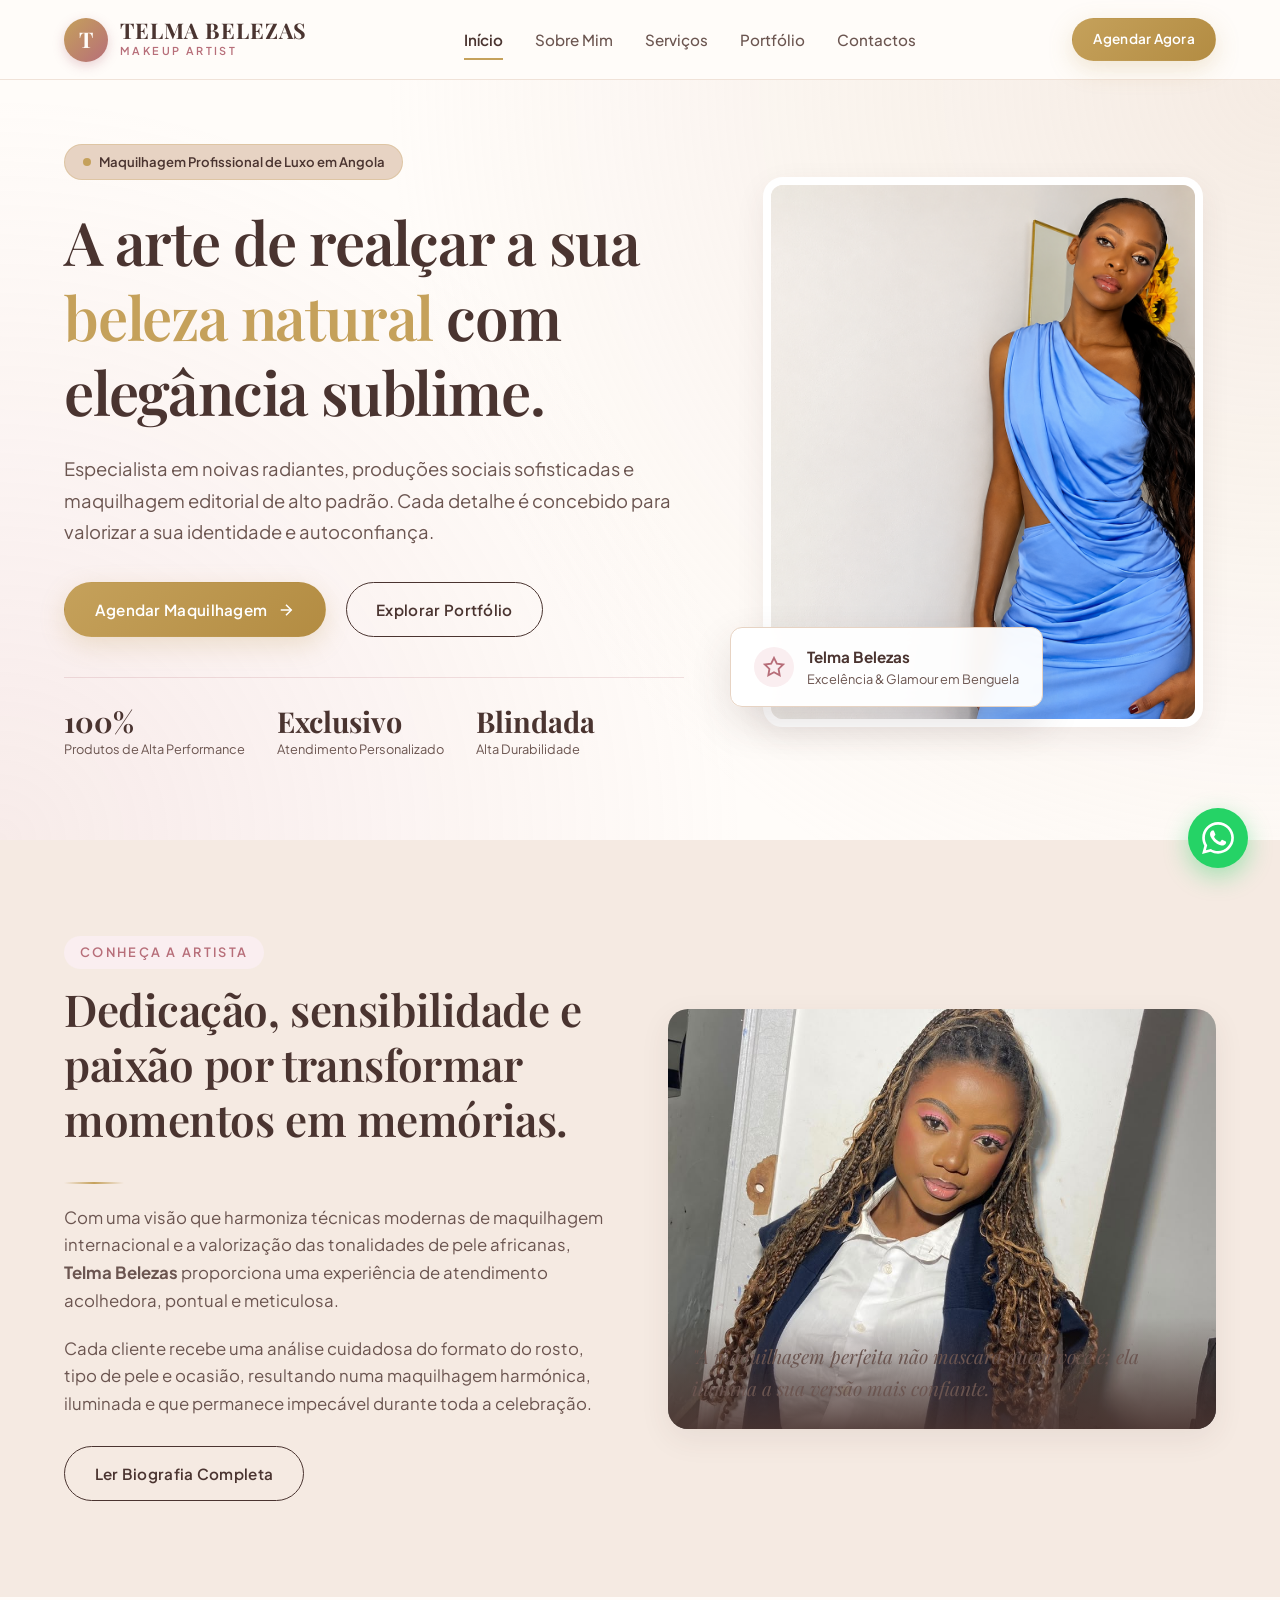
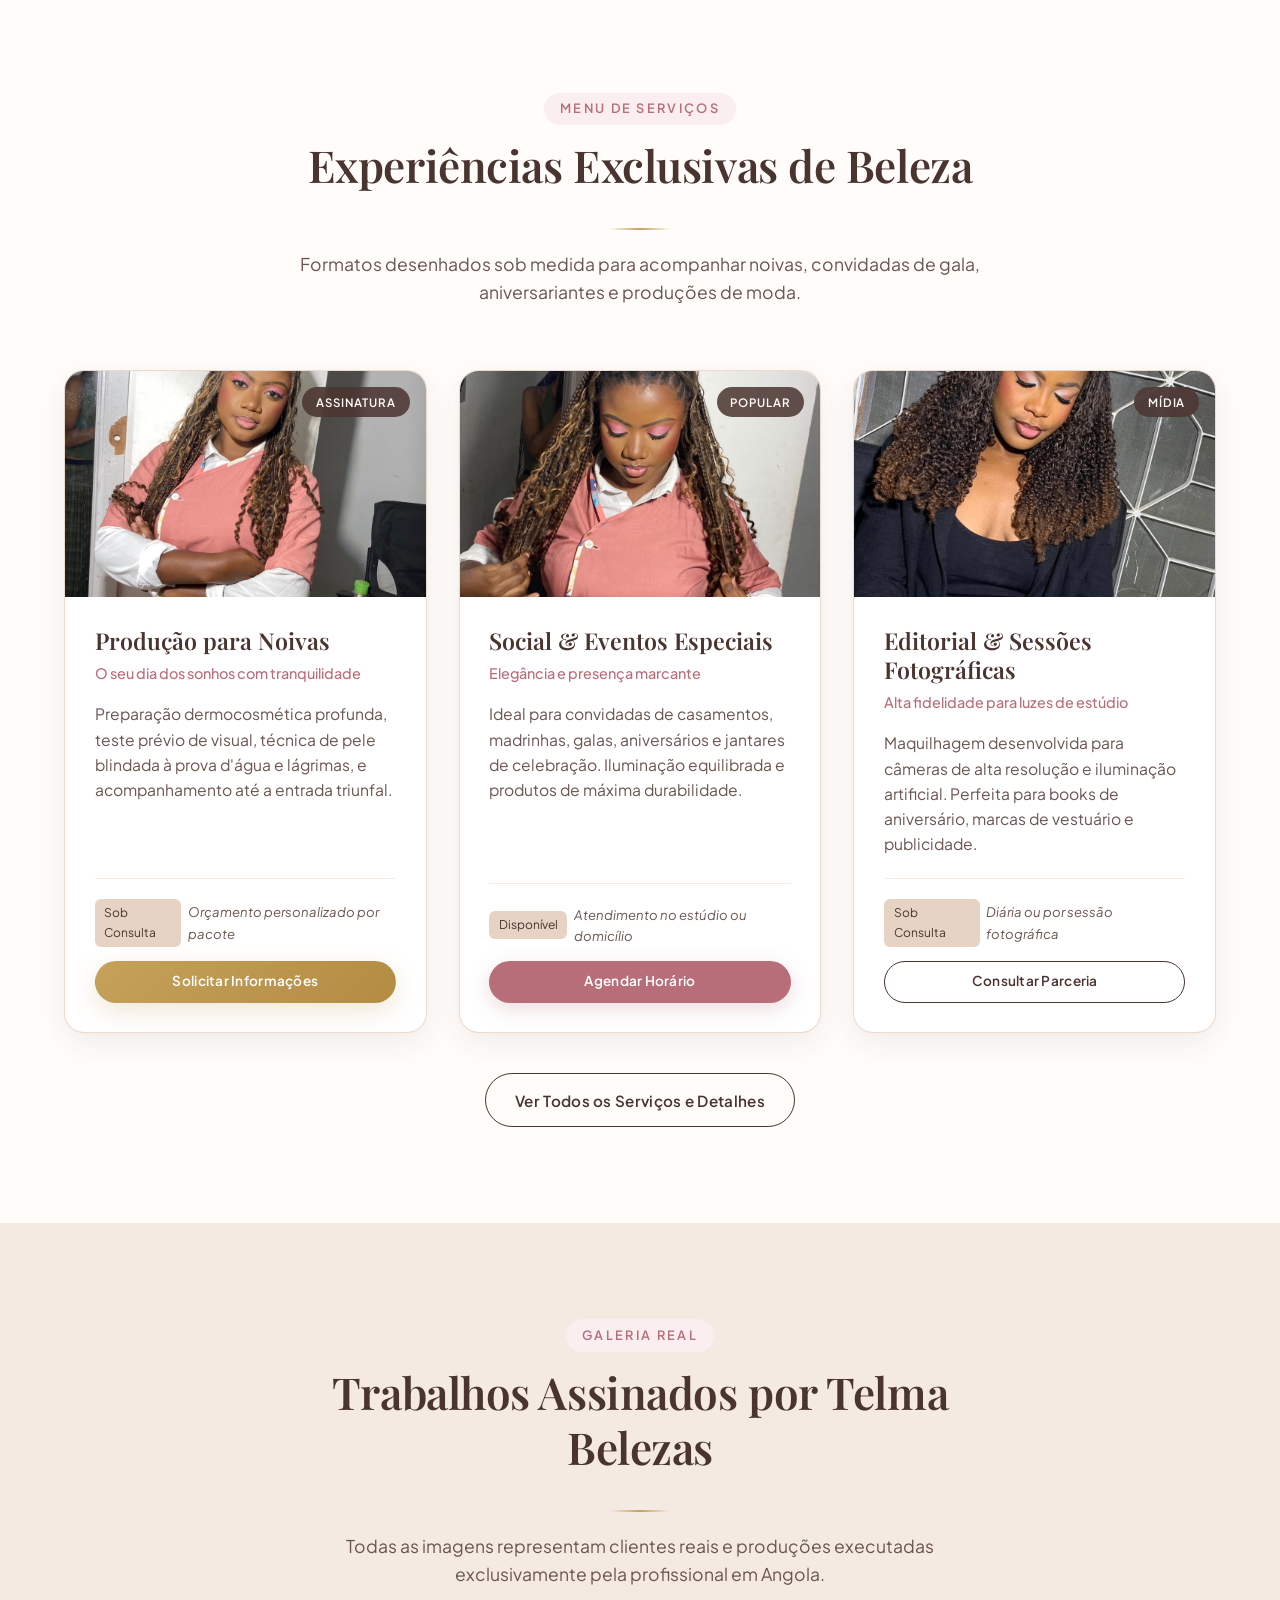
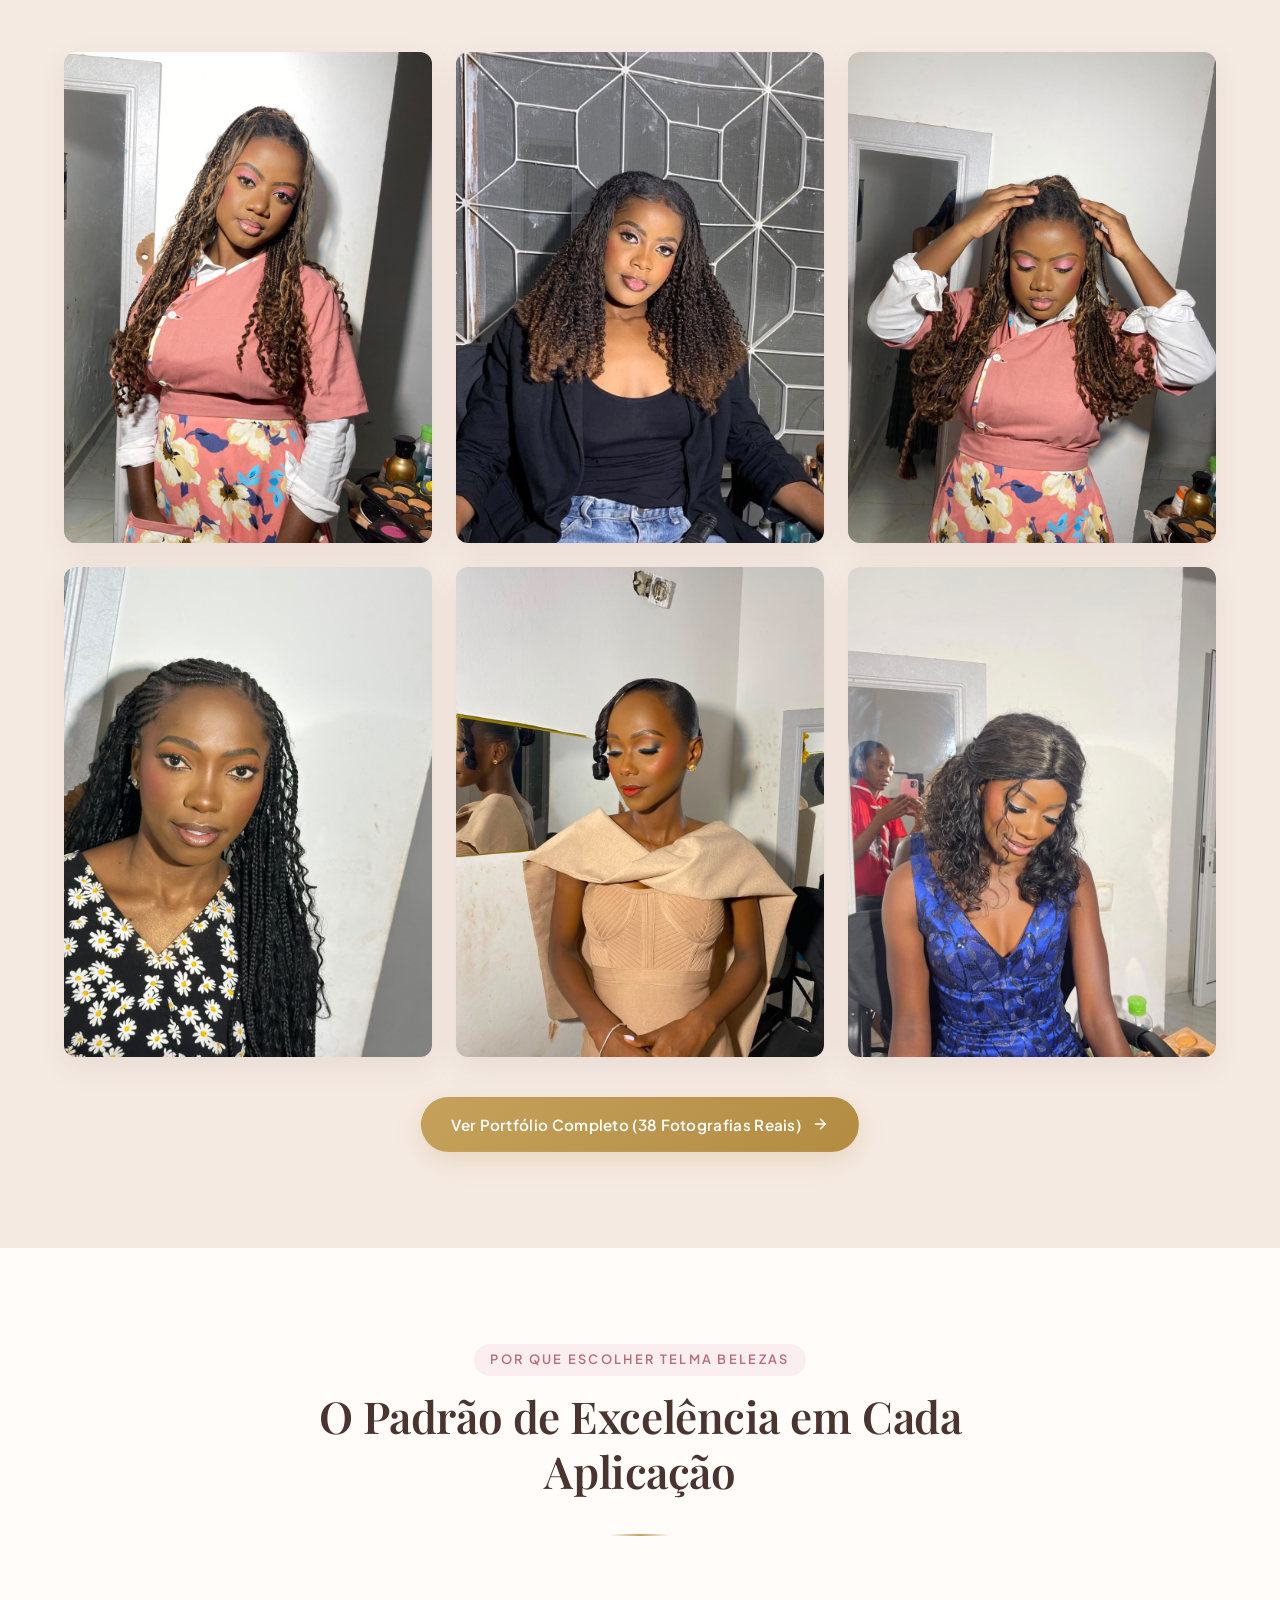
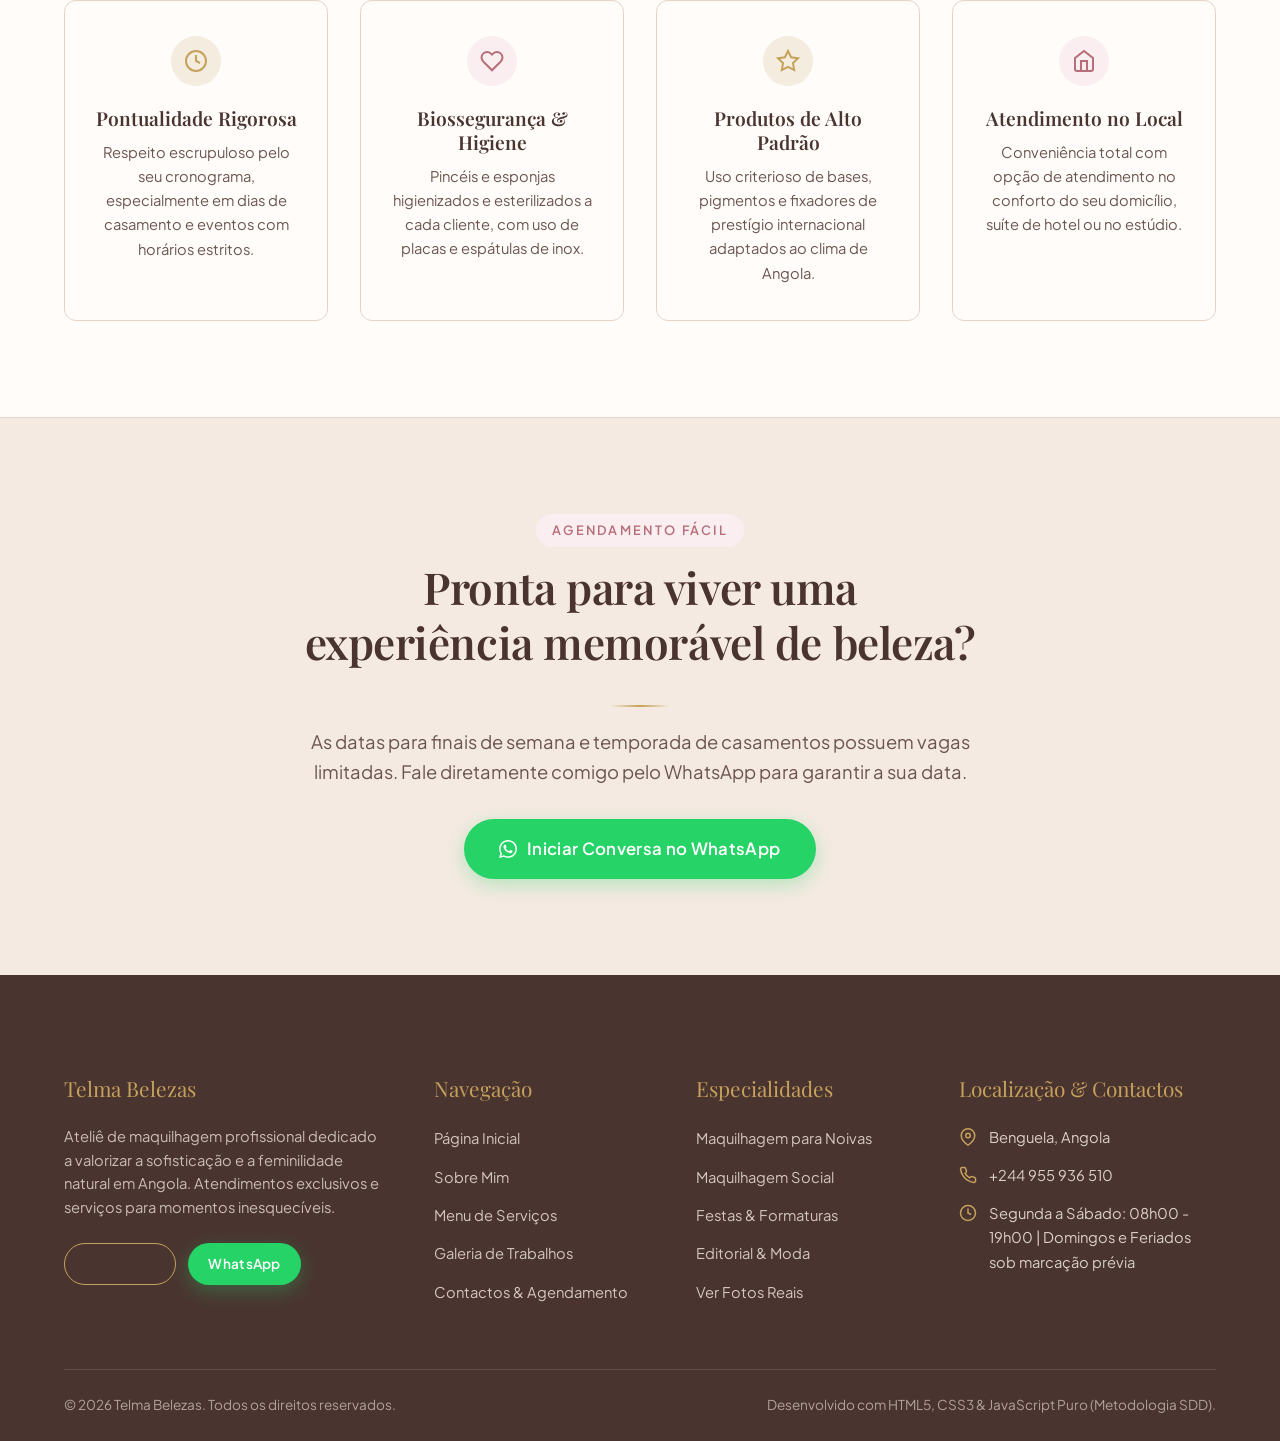
==== commit 4793da6f: "fix(responsive): make sobre, servicos and contactos 100% mobile-friendly and responsive" ====
--- a/index.html
+++ b/index.html
@@ -128,7 +128,7 @@
 
     <!-- SEÇÃO SOBRE RESUMIDA -->
     <section class="section section-bg-nude" aria-labelledby="about-preview-title">
-      <div class="container" style="display: grid; grid-template-columns: repeat(auto-fit, minmax(320px, 1fr)); gap: 3.5rem; align-items: center;">
+      <div class="container home-about-grid">
         <div>
           <div class="section-tagline">Conheça a Artista</div>
           <h2 id="about-preview-title" class="section-title">Dedicação, sensibilidade e paixão por transformar momentos em memórias.</h2>
@@ -332,7 +332,7 @@
           <div class="gold-divider"></div>
         </div>
 
-        <div style="display: grid; grid-template-columns: repeat(auto-fit, minmax(260px, 1fr)); gap: 2rem;">
+        <div class="pillars-grid">
           <div style="background-color: var(--color-white-warm); padding: 2.2rem 1.8rem; border-radius: var(--radius-md); border: 1px solid var(--color-beige-soft); text-align: center;">
             <div style="width: 50px; height: 50px; border-radius: 50%; background-color: var(--color-gold-light); color: var(--color-gold-elegant); display: flex; align-items: center; justify-content: center; margin: 0 auto 1.25rem auto;">
               <svg width="24" height="24" viewBox="0 0 24 24" fill="none" stroke="currentColor" stroke-width="2">
--- a/css/components.css
+++ b/css/components.css
@@ -403,16 +403,18 @@
   width: 100%;
   max-width: 440px;
   aspect-ratio: 4 / 5;
-  border-radius: 180px 180px var(--radius-lg) var(--radius-lg);
+  border-radius: var(--radius-lg);
   overflow: hidden;
   box-shadow: var(--shadow-card);
   border: 8px solid #FFFFFF;
+  background-color: var(--color-nude-light);
 }
 
 .hero-image {
   width: 100%;
   height: 100%;
   object-fit: cover;
+  object-position: center 15%;
   transition: transform var(--transition-slow);
 }
 
@@ -978,3 +980,149 @@
   border-radius: var(--radius-sm);
   font-style: normal;
 }
+
+/* --------------------------------------------------------------------------
+   9. LAYOUTS MODULARES (Sobre Mim, Serviços e Contactos)
+   -------------------------------------------------------------------------- */
+/* Sobre Mim */
+.about-hero-grid {
+  display: grid;
+  grid-template-columns: 0.9fr 1.1fr;
+  gap: 4rem;
+  align-items: center;
+}
+
+.about-photo-wrap {
+  position: relative;
+  max-width: 440px;
+  width: 100%;
+  margin: 0 auto;
+}
+
+.about-photo-frame {
+  border-radius: var(--radius-lg);
+  overflow: hidden;
+  box-shadow: var(--shadow-card);
+  border: 8px solid #FFFFFF;
+  background-color: var(--color-nude-light);
+}
+
+.about-photo-img {
+  width: 100%;
+  height: 520px;
+  object-fit: cover;
+  object-position: center 15%;
+}
+
+.about-floating-badge {
+  position: absolute;
+  bottom: 20px;
+  right: -15px;
+  background: #FFFFFF;
+  padding: 1rem 1.4rem;
+  border-radius: var(--radius-md);
+  box-shadow: var(--shadow-hover);
+  border: 1px solid var(--color-beige-soft);
+  max-width: 90%;
+}
+
+.about-commitment-grid {
+  display: grid;
+  grid-template-columns: 1fr 1fr;
+  gap: 3.5rem;
+  align-items: center;
+}
+
+.about-commitment-gallery {
+  display: grid;
+  grid-template-columns: 1fr 1fr;
+  gap: 1rem;
+}
+
+.about-commitment-img {
+  border-radius: var(--radius-md);
+  box-shadow: var(--shadow-card);
+  height: 260px;
+  width: 100%;
+  object-fit: cover;
+}
+
+/* Serviços */
+.services-catalog-list {
+  display: flex;
+  flex-direction: column;
+  gap: 4rem;
+}
+
+.service-detail-card {
+  display: grid;
+  grid-template-columns: 1fr 1.15fr;
+  gap: 3.5rem;
+  align-items: center;
+  background: #FFFFFF;
+  padding: 2.5rem;
+  border-radius: var(--radius-lg);
+  box-shadow: var(--shadow-card);
+  border: 1px solid var(--color-beige-soft);
+  transition: transform var(--transition-normal), box-shadow var(--transition-normal);
+}
+
+.service-detail-card:hover {
+  box-shadow: var(--shadow-hover);
+}
+
+.service-detail-media {
+  border-radius: var(--radius-md);
+  overflow: hidden;
+  height: 100%;
+  min-height: 380px;
+}
+
+.service-detail-img {
+  width: 100%;
+  height: 100%;
+  object-fit: cover;
+}
+
+.service-detail-content {
+  display: flex;
+  flex-direction: column;
+}
+
+/* Contactos */
+.contact-page-grid {
+  display: grid;
+  grid-template-columns: 1fr 1.3fr;
+  gap: 4rem;
+  align-items: flex-start;
+}
+
+.contact-card-box {
+  background-color: #FFFFFF;
+  padding: 2.5rem;
+  border-radius: var(--radius-lg);
+  box-shadow: var(--shadow-card);
+  border: 1px solid var(--color-beige-soft);
+}
+
+/* Grids Compartilhados Resilientes */
+.home-about-grid {
+  display: grid;
+  grid-template-columns: 1fr 1fr;
+  gap: 3.5rem;
+  align-items: center;
+}
+
+.pillars-grid {
+  display: grid;
+  grid-template-columns: repeat(auto-fit, minmax(260px, 1fr));
+  gap: 2rem;
+}
+
+.steps-grid {
+  display: grid;
+  grid-template-columns: repeat(auto-fit, minmax(220px, 1fr));
+  gap: 1.5rem;
+}
+
+
--- a/css/responsive.css
+++ b/css/responsive.css
@@ -1,8 +1,17 @@
 /* ==========================================================================
    TELMA BELEZAS — DESIGN RESPONSIVO MOBILE-FIRST (responsive.css)
+   Garante adaptação impecável em smartphones, tablets, laptops e monitores.
    ========================================================================== */
 
-/* Telas Menores e Tablets (Max: 1024px) */
+/* Prevenção de scroll horizontal indesejado */
+html, body {
+  max-width: 100vw;
+  overflow-x: hidden;
+}
+
+/* --------------------------------------------------------------------------
+   1. LAPTOPS E TABLETS EM MODO PAISAGEM (Max: 1024px)
+   -------------------------------------------------------------------------- */
 @media screen and (max-width: 1024px) {
   :root {
     --header-height: 72px;
@@ -29,6 +38,26 @@
     justify-content: center;
   }
 
+  /* Sobre Mim */
+  .about-hero-grid {
+    gap: 3rem;
+  }
+
+  .about-commitment-grid {
+    gap: 2.5rem;
+  }
+
+  /* Serviços */
+  .service-detail-card {
+    gap: 2.5rem;
+    padding: 2rem;
+  }
+
+  /* Contactos */
+  .contact-page-grid {
+    gap: 3rem;
+  }
+
   .footer-grid {
     grid-template-columns: 1fr 1fr;
     gap: 2.5rem;
@@ -43,9 +72,11 @@
   }
 }
 
-/* Tablets e Dispositivos Móveis (Max: 860px) */
+/* --------------------------------------------------------------------------
+   2. TABLETS E SMARTPHONES GRANDES (Max: 860px)
+   -------------------------------------------------------------------------- */
 @media screen and (max-width: 860px) {
-  /* Ativação do Menu Hamburger Mobile */
+  /* Menu Hambúrguer Mobile */
   .mobile-nav-toggle {
     display: flex;
   }
@@ -82,6 +113,7 @@
     display: none;
   }
 
+  /* Página Inicial */
   .services-grid {
     grid-template-columns: 1fr;
   }
@@ -94,18 +126,117 @@
   .form-grid {
     grid-template-columns: 1fr;
   }
+
+  /* Página Inicial & Sobre Resumido */
+  .home-about-grid {
+    grid-template-columns: 1fr;
+    gap: 2.5rem;
+    text-align: center;
+  }
+
+  .home-about-grid .gold-divider {
+    margin: 1.25rem auto;
+  }
+
+  /* Página Sobre Mim */
+  .about-hero-grid {
+    grid-template-columns: 1fr;
+    gap: 3rem;
+    text-align: center;
+  }
+
+  .about-hero-grid .gold-divider {
+    margin: 1.25rem auto;
+  }
+
+  .about-photo-wrap {
+    max-width: 380px;
+  }
+
+  .about-photo-img {
+    height: 460px;
+  }
+
+  .about-floating-badge {
+    right: 10px;
+    bottom: 10px;
+    max-width: 90%;
+  }
+
+  .about-commitment-grid {
+    grid-template-columns: 1fr;
+    gap: 2.5rem;
+    text-align: center;
+  }
+
+  .about-commitment-grid .gold-divider {
+    margin: 1.25rem auto;
+  }
+
+  .about-commitment-grid ul {
+    align-items: flex-start;
+    text-align: left;
+    max-width: 480px;
+    margin: 1.5rem auto 0 auto;
+  }
+
+  /* Página Serviços */
+  .services-catalog-list {
+    gap: 2.5rem;
+  }
+
+  .service-detail-card {
+    grid-template-columns: 1fr;
+    gap: 2rem;
+    padding: 2rem 1.75rem;
+  }
+
+  .service-detail-media {
+    min-height: 280px;
+    height: 320px;
+    width: 100%;
+  }
+
+  /* Página Contactos */
+  .contact-page-grid {
+    grid-template-columns: 1fr;
+    gap: 2.5rem;
+  }
+
+  .contact-card-box {
+    padding: 2rem 1.6rem;
+  }
 }
 
-/* Smartphones (Max: 560px) */
+/* --------------------------------------------------------------------------
+   3. SMARTPHONES PADRÃO (Max: 560px)
+   -------------------------------------------------------------------------- */
 @media screen and (max-width: 560px) {
   .section {
     padding: var(--space-xl) 0;
   }
 
+  .section-title {
+    font-size: 1.75rem;
+  }
+
+  .section-subtitle {
+    font-size: 0.98rem;
+  }
+
+  /* Hero */
   .hero {
     padding: 2.5rem 0 3.5rem 0;
   }
 
+  .hero-title {
+    font-size: 1.85rem;
+  }
+
+  .hero-description {
+    font-size: 1rem;
+  }
+
   .hero-actions {
     flex-direction: column;
     width: 100%;
@@ -117,23 +248,94 @@
 
   .hero-features {
     flex-direction: column;
+    gap: 1.25rem;
+    align-items: center;
+  }
+
+  .hero-image-wrapper {
+    max-width: 300px;
+  }
+
+  .hero-floating-card {
+    left: 8px;
+    bottom: 8px;
+    padding: 0.65rem 0.9rem;
+  }
+
+  .floating-card-text {
+    font-size: 0.78rem;
+  }
+
+  /* Sobre Mim */
+  .about-photo-wrap {
+    max-width: 100%;
+  }
+
+  .about-photo-img {
+    height: 380px;
+  }
+
+  .about-floating-badge {
+    position: relative;
+    right: auto;
+    bottom: auto;
+    margin-top: 1rem;
+    width: 100%;
+    max-width: 100%;
+    text-align: center;
+  }
+
+  .about-commitment-gallery {
+    grid-template-columns: 1fr;
     gap: 1rem;
   }
 
-  .hero-image-wrapper {
-    max-width: 320px;
-  }
-
-  .hero-floating-card {
-    left: 10px;
-    bottom: 10px;
-    padding: 0.75rem 1rem;
-  }
-
-  .floating-card-text {
-    font-size: 0.82rem;
-  }
-
+  .about-commitment-img {
+    height: 220px;
+  }
+
+  /* Pilares e Etapas */
+  .pillars-grid {
+    grid-template-columns: 1fr;
+    gap: 1.5rem;
+  }
+
+  .steps-grid {
+    grid-template-columns: 1fr;
+    gap: 1.25rem;
+  }
+
+  /* Serviços */
+  .service-detail-card {
+    padding: 1.4rem 1.1rem;
+    gap: 1.5rem;
+    border-radius: var(--radius-md);
+  }
+
+  .service-detail-card h2 {
+    font-size: 1.5rem;
+  }
+
+  .service-detail-media {
+    min-height: 220px;
+    height: 220px;
+  }
+
+  .service-detail-card .btn {
+    width: 100%;
+  }
+
+  /* Contactos */
+  .contact-card-box {
+    padding: 1.4rem 1rem;
+    border-radius: var(--radius-md);
+  }
+
+  .contact-card-box h2 {
+    font-size: 1.5rem;
+  }
+
+  /* Rodapé */
   .footer-grid {
     grid-template-columns: 1fr;
     gap: 2rem;
@@ -145,6 +347,7 @@
     gap: 0.75rem;
   }
 
+  /* Botão Flutuante */
   .floating-whatsapp {
     bottom: 1.25rem;
     right: 1.25rem;
@@ -153,16 +356,49 @@
   }
 
   .floating-whatsapp svg {
-    width: 28px;
-    height: 28px;
-  }
-
+    width: 26px;
+    height: 26px;
+  }
+
+  /* Lightbox */
   .lightbox-btn {
-    width: 42px;
-    height: 42px;
+    width: 40px;
+    height: 40px;
   }
 
   .lightbox-close-btn {
-    top: -45px;
+    top: -42px;
+  }
+
+  .lightbox-details {
+    flex-direction: column;
+    align-items: flex-start;
+    gap: 0.5rem;
   }
 }
+
+/* --------------------------------------------------------------------------
+   4. SMARTPHONES PEQUENOS (Max: 380px)
+   -------------------------------------------------------------------------- */
+@media screen and (max-width: 380px) {
+  .container,
+  .container-wide {
+    padding-left: 1rem;
+    padding-right: 1rem;
+  }
+
+  .brand-logo .logo-main-text {
+    font-size: 1.15rem;
+  }
+
+  .brand-logo .logo-symbol {
+    width: 38px;
+    height: 38px;
+    font-size: 1.15rem;
+  }
+
+  .filter-btn {
+    padding: 0.5rem 0.9rem;
+    font-size: 0.82rem;
+  }
+}
